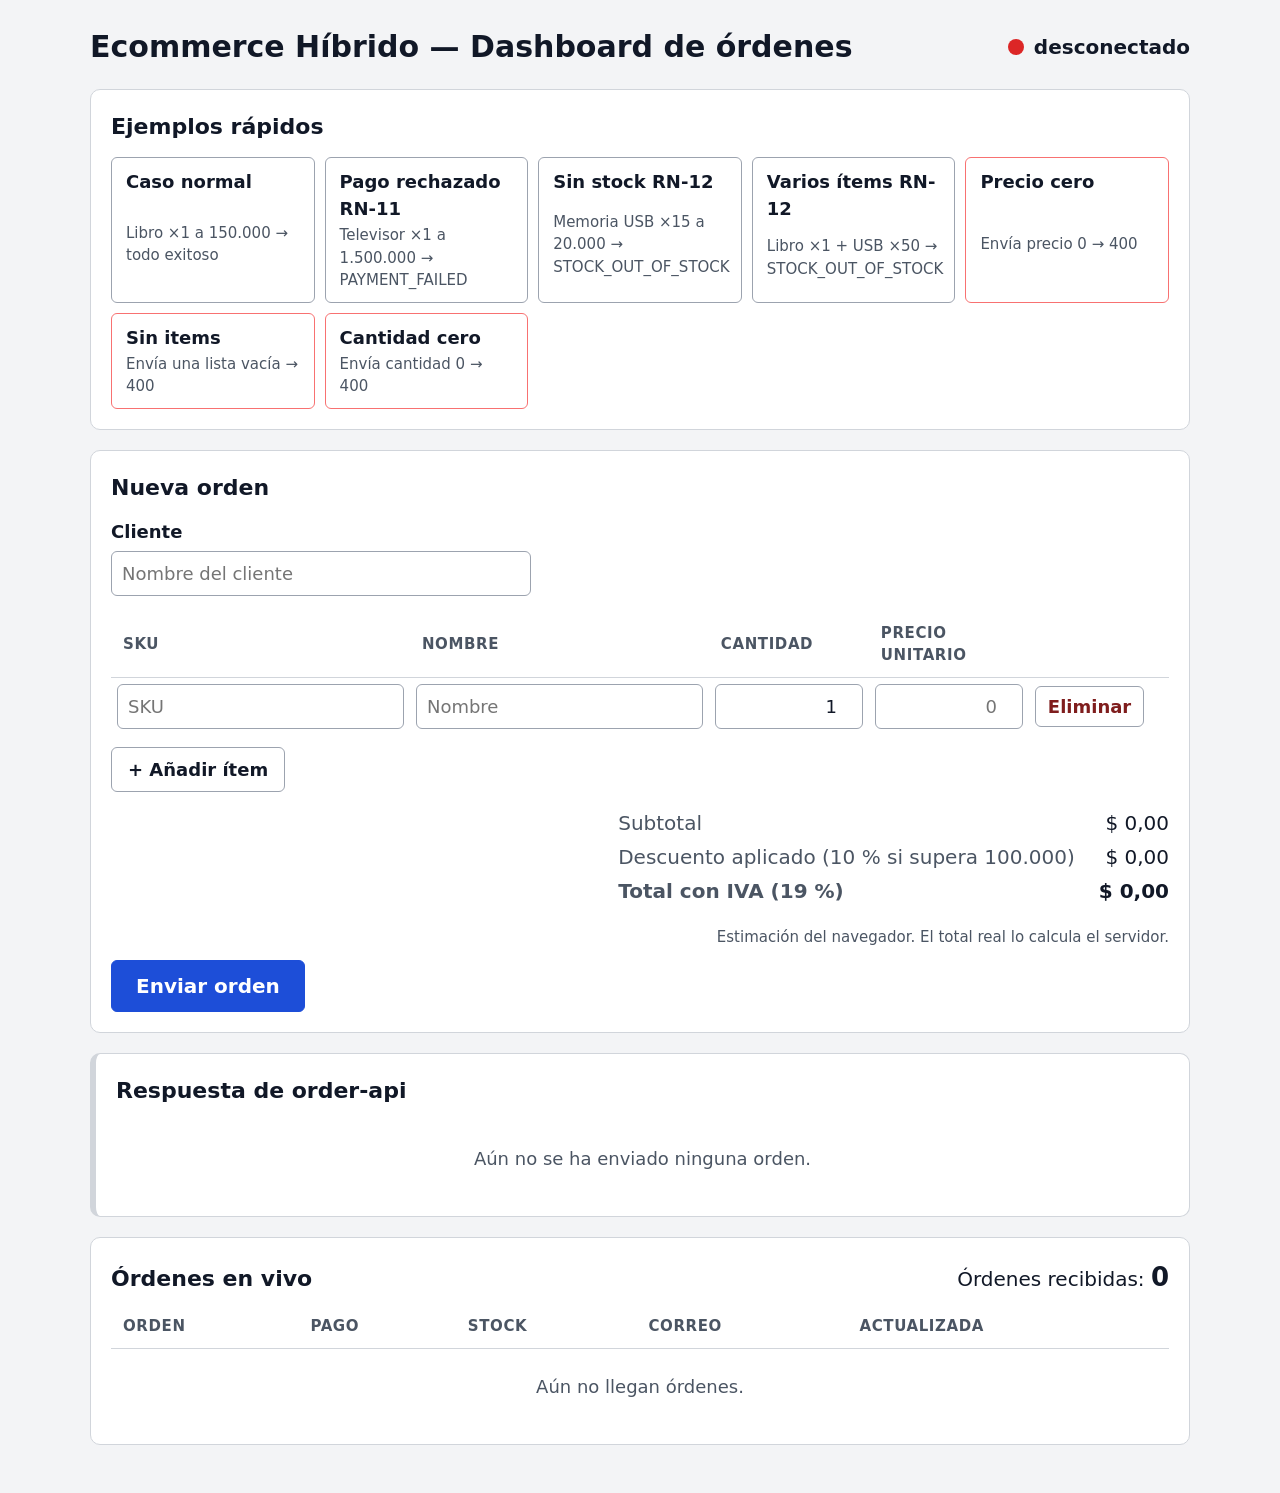
==== frontend/index.html @ f9dbbb47 "Implementa plataforma de ordenes con Kafka, RabbitMQ y PostgreSQL" ====
<!doctype html>
<html lang="es">
<head>
  <meta charset="utf-8">
  <meta name="viewport" content="width=device-width, initial-scale=1">
  <title>Ecommerce Híbrido · Dashboard</title>
  <style>
    :root {
      --fondo: #f3f4f6; --tarjeta: #ffffff; --texto: #111827; --suave: #4b5563; --borde: #d1d5db;
      --acento: #1d4ed8; --acento-texto: #ffffff;
      --ok-fondo: #dcfce7; --ok-texto: #14532d;
      --fallo-fondo: #fee2e2; --fallo-texto: #7f1d1d;
      --pend-fondo: #e5e7eb; --pend-texto: #374151;
      --destacado: #fef3c7;
    }
    * { box-sizing: border-box; }
    body {
      margin: 0; padding: 24px 16px 48px; background: var(--fondo); color: var(--texto);
      font: 18px/1.5 system-ui, -apple-system, "Segoe UI", Roboto, sans-serif;
    }
    main { max-width: 1100px; margin: 0 auto; display: grid; gap: 20px; }
    header { display: flex; flex-wrap: wrap; align-items: center; justify-content: space-between; gap: 12px; }
    h1 { font-size: 30px; margin: 0; }
    h2 { font-size: 22px; margin: 0 0 14px; }
    .conexion { display: flex; align-items: center; gap: 10px; font-size: 20px; font-weight: 600; }
    .punto { width: 16px; height: 16px; border-radius: 50%; background: #dc2626; }
    .conexion.conectado .punto { background: #16a34a; }

    .tarjeta { background: var(--tarjeta); border: 1px solid var(--borde); border-radius: 10px; padding: 20px; }
    .tabla-envoltura { overflow-x: auto; }
    table { width: 100%; border-collapse: collapse; }
    th, td { text-align: left; padding: 10px 12px; border-bottom: 1px solid var(--borde); }
    th { font-size: 15px; text-transform: uppercase; letter-spacing: .04em; color: var(--suave); }
    tbody tr:last-child td { border-bottom: none; }

    label { font-weight: 600; display: block; margin-bottom: 6px; }
    input {
      font: inherit; color: inherit; background: #fff; width: 100%;
      padding: 8px 10px; border: 1px solid #9ca3af; border-radius: 6px;
    }
    input:focus { outline: 3px solid #93c5fd; outline-offset: 1px; }
    #cliente { max-width: 420px; }
    #items td { padding: 6px; border: none; }
    #items input[type=number] { text-align: right; }
    .col-num { width: 160px; }

    button {
      font: inherit; font-weight: 600; cursor: pointer; border-radius: 6px;
      padding: 8px 16px; border: 1px solid #9ca3af; background: #fff; color: var(--texto);
    }
    button:hover { background: #f3f4f6; }
    button.primario { background: var(--acento); color: var(--acento-texto); border-color: var(--acento); font-size: 20px; padding: 10px 24px; }
    button.primario:hover { background: #1e40af; }
    button.primario:disabled { opacity: .6; cursor: wait; }
    button.quitar { padding: 6px 12px; color: var(--fallo-texto); }
    .fila-botones { display: flex; flex-wrap: wrap; gap: 12px; align-items: center; margin-top: 12px; }

    .totales { margin-top: 16px; display: grid; grid-template-columns: auto auto; justify-content: end; gap: 4px 24px; font-size: 20px; }
    .totales dt { color: var(--suave); }
    .totales dd { margin: 0; text-align: right; font-variant-numeric: tabular-nums; }
    .totales .total { font-weight: 700; }
    .nota { color: var(--suave); font-size: 15px; margin: 6px 0 0; text-align: right; }

    .ejemplos { display: grid; grid-template-columns: repeat(auto-fit, minmax(190px, 1fr)); gap: 10px; }
    .ejemplos button { text-align: left; display: grid; gap: 2px; padding: 10px 14px; }
    .ejemplos small { font-weight: 400; color: var(--suave); font-size: 15px; }
    .ejemplos button.invalida { border-color: #f87171; }

    #respuesta { border-left: 6px solid var(--borde); }
    #respuesta.ok { border-left-color: #16a34a; }
    #respuesta.fallo { border-left-color: #dc2626; }
    #respuesta .codigo { font-size: 24px; font-weight: 700; }
    #respuesta pre {
      margin: 10px 0 0; padding: 10px; background: var(--fondo); border-radius: 6px;
      font: 15px/1.4 ui-monospace, Consolas, monospace; white-space: pre-wrap; word-break: break-all;
    }
    .vacio { padding: 24px 12px; text-align: center; color: var(--suave); }

    .cabecera-tabla { display: flex; flex-wrap: wrap; justify-content: space-between; align-items: baseline; gap: 8px; margin-bottom: 8px; }
    .cabecera-tabla h2 { margin: 0; }
    .contador { font-size: 20px; }
    .contador strong { font-size: 26px; }
    td.orden { font-family: ui-monospace, Consolas, monospace; cursor: help; }
    td.hora { font-variant-numeric: tabular-nums; color: var(--suave); }
    .estado { display: inline-block; padding: 3px 12px; border-radius: 999px; font-size: 16px; font-weight: 600; }
    .estado.ok { background: var(--ok-fondo); color: var(--ok-texto); }
    .estado.fallo { background: var(--fallo-fondo); color: var(--fallo-texto); }
    .estado.pendiente { background: var(--pend-fondo); color: var(--pend-texto); }

    #ordenes tbody td { transition: background-color 1.8s ease-out; }
    #ordenes tbody tr.destacada td { background-color: var(--destacado); transition: none; }
  </style>
</head>
<body>
<main>
  <header>
    <h1>Ecommerce Híbrido — Dashboard de órdenes</h1>
    <div id="conexion" class="conexion" role="status">
      <span class="punto"></span><span id="texto-conexion">desconectado</span>
    </div>
  </header>

  <section class="tarjeta">
    <h2>Ejemplos rápidos</h2>
    <div class="ejemplos">
      <button type="button" data-ejemplo="normal">Caso normal<small>Libro ×1 a 150.000 → todo exitoso</small></button>
      <button type="button" data-ejemplo="pago">Pago rechazado RN-11<small>Televisor ×1 a 1.500.000 → PAYMENT_FAILED</small></button>
      <button type="button" data-ejemplo="stock">Sin stock RN-12<small>Memoria USB ×15 a 20.000 → STOCK_OUT_OF_STOCK</small></button>
      <button type="button" data-ejemplo="varios">Varios ítems RN-12<small>Libro ×1 + USB ×50 → STOCK_OUT_OF_STOCK</small></button>
      <button type="button" data-ejemplo="precio-cero" class="invalida">Precio cero<small>Envía precio 0 → 400</small></button>
      <button type="button" data-ejemplo="sin-items" class="invalida">Sin items<small>Envía una lista vacía → 400</small></button>
      <button type="button" data-ejemplo="cantidad-cero" class="invalida">Cantidad cero<small>Envía cantidad 0 → 400</small></button>
    </div>
  </section>

  <section class="tarjeta">
    <h2>Nueva orden</h2>
    <form id="formulario" novalidate>
      <label for="cliente">Cliente</label>
      <input id="cliente" type="text" autocomplete="off" placeholder="Nombre del cliente">

      <div class="tabla-envoltura" style="margin-top:16px">
        <table id="items">
          <thead><tr><th>SKU</th><th>Nombre</th><th class="col-num">Cantidad</th><th class="col-num">Precio unitario</th><th></th></tr></thead>
          <tbody></tbody>
        </table>
      </div>
      <div class="fila-botones">
        <button type="button" id="anadir-fila">+ Añadir ítem</button>
      </div>

      <dl class="totales">
        <dt>Subtotal</dt><dd id="subtotal">$ 0</dd>
        <dt>Descuento aplicado (10 % si supera 100.000)</dt><dd id="descuento">$ 0</dd>
        <dt class="total">Total con IVA (19 %)</dt><dd id="total" class="total">$ 0</dd>
      </dl>
      <p class="nota">Estimación del navegador. El total real lo calcula el servidor.</p>

      <div class="fila-botones">
        <button type="submit" id="enviar" class="primario">Enviar orden</button>
      </div>
    </form>
  </section>

  <section id="respuesta" class="tarjeta" aria-live="polite">
    <h2>Respuesta de order-api</h2>
    <div id="respuesta-contenido" class="vacio">Aún no se ha enviado ninguna orden.</div>
  </section>

  <section class="tarjeta">
    <div class="cabecera-tabla">
      <h2>Órdenes en vivo</h2>
      <div class="contador">Órdenes recibidas: <strong id="contador">0</strong></div>
    </div>
    <div class="tabla-envoltura">
      <table id="ordenes">
        <thead><tr><th>Orden</th><th>Pago</th><th>Stock</th><th>Correo</th><th>Actualizada</th></tr></thead>
        <tbody id="filas"><tr id="sin-ordenes"><td colspan="5" class="vacio">Aún no llegan órdenes.</td></tr></tbody>
      </table>
    </div>
  </section>
</main>

<script>
  const HOST = window.location.hostname;
  const API  = `http://${HOST}:8080/order`;
  const WS   = `ws://${HOST}:8081/ws/ordenes`;
  const SEGUNDOS_REINTENTO = 3;

  const formatoPesos = new Intl.NumberFormat('es-CO', { style: 'currency', currency: 'COP', maximumFractionDigits: 2 });
  const $ = (id) => document.getElementById(id);

  const cuerpoItems = document.querySelector('#items tbody');

  function crearInput(tipo, clase, valor, extra = {}) {
    const input = document.createElement('input');
    input.type = tipo;
    input.className = clase;
    input.value = valor;
    Object.assign(input, extra);
    input.addEventListener('input', recalcular);
    const td = document.createElement('td');
    td.append(input);
    return td;
  }

  function anadirFila(item = { sku: '', nombre: '', cantidad: 1, precioUnitario: '' }) {
    const fila = document.createElement('tr');
    const quitar = document.createElement('button');
    quitar.type = 'button';
    quitar.className = 'quitar';
    quitar.textContent = 'Eliminar';
    quitar.addEventListener('click', () => { fila.remove(); recalcular(); });
    const tdQuitar = document.createElement('td');
    tdQuitar.append(quitar);
    fila.append(
      crearInput('text', 'sku', item.sku, { placeholder: 'SKU', ariaLabel: 'SKU' }),
      crearInput('text', 'nombre', item.nombre, { placeholder: 'Nombre', ariaLabel: 'Nombre' }),
      crearInput('number', 'cantidad', item.cantidad, { min: 0, step: 1, ariaLabel: 'Cantidad' }),
      crearInput('number', 'precio', item.precioUnitario, { min: 0, step: 'any', placeholder: '0', ariaLabel: 'Precio unitario' }),
      tdQuitar);
    cuerpoItems.append(fila);
    recalcular();
  }

  function numero(texto) {
    if (texto.trim() === '') return null;
    const n = Number(texto);
    return Number.isFinite(n) ? n : null;
  }

  function leerOrden() {
    const items = [...cuerpoItems.rows].map((fila) => ({
      sku: fila.querySelector('.sku').value.trim(),
      nombre: fila.querySelector('.nombre').value.trim(),
      cantidad: numero(fila.querySelector('.cantidad').value),
      precioUnitario: numero(fila.querySelector('.precio').value),
    }));
    return { cliente: $('cliente').value.trim(), items };
  }

  function recalcular() {
    const centavos = (pesos) => Math.round(pesos * 100);
    const subtotal = leerOrden().items.reduce(
      (suma, it) => suma + centavos((it.cantidad ?? 0) * (it.precioUnitario ?? 0)), 0);
    const descuento = subtotal > centavos(100000) ? Math.round(subtotal * 10 / 100) : 0;
    const base = subtotal - descuento;
    const total = base + Math.round(base * 19 / 100);
    $('subtotal').textContent = formatoPesos.format(subtotal / 100);
    $('descuento').textContent = (descuento > 0 ? '− ' : '') + formatoPesos.format(descuento / 100);
    $('total').textContent = formatoPesos.format(total / 100);
  }

  function rellenar(cliente, items) {
    $('cliente').value = cliente;
    cuerpoItems.replaceChildren();
    items.forEach(anadirFila);
    recalcular();
  }

  const EJEMPLOS = {
    'normal':        { enviar: false, items: [{ sku: 'LIB-001', nombre: 'Libro', cantidad: 1, precioUnitario: 150000 }] },
    'pago':          { enviar: false, items: [{ sku: 'TV-001', nombre: 'Televisor', cantidad: 1, precioUnitario: 1500000 }] },
    'stock':         { enviar: false, items: [{ sku: 'USB-001', nombre: 'Memoria USB', cantidad: 15, precioUnitario: 20000 }] },
    'varios':        { enviar: false, items: [{ sku: 'LIB-001', nombre: 'Libro', cantidad: 1, precioUnitario: 15000 },
                                          { sku: 'USB-001', nombre: 'Memoria USB', cantidad: 50, precioUnitario: 20000 }] },
    'precio-cero':   { enviar: true,  items: [{ sku: 'LIB-001', nombre: 'Libro', cantidad: 1, precioUnitario: 0 }] },
    'sin-items':     { enviar: true,  items: [] },
    'cantidad-cero': { enviar: true,  items: [{ sku: 'LIB-001', nombre: 'Libro', cantidad: 0, precioUnitario: 150000 }] },
  };

  document.querySelectorAll('[data-ejemplo]').forEach((boton) => {
    boton.addEventListener('click', () => {
      const ejemplo = EJEMPLOS[boton.dataset.ejemplo];
      rellenar('Cliente Demo', ejemplo.items);
      if (ejemplo.enviar) enviarOrden();
    });
  });

  function mostrarRespuesta(tipo, nodos) {
    $('respuesta').className = 'tarjeta ' + tipo;
    $('respuesta-contenido').className = '';
    $('respuesta-contenido').replaceChildren(...nodos);
  }

  function parrafo(texto, clase) {
    const p = document.createElement('p');
    p.style.margin = '6px 0';
    if (clase) p.className = clase;
    p.textContent = texto;
    return p;
  }

  function bloqueJson(titulo, objeto) {
    const detalles = document.createElement('details');
    const resumen = document.createElement('summary');
    resumen.textContent = titulo;
    const pre = document.createElement('pre');
    pre.textContent = JSON.stringify(objeto, null, 2);
    detalles.append(resumen, pre);
    return detalles;
  }

  async function enviarOrden() {
    const orden = leerOrden();
    const boton = $('enviar');
    boton.disabled = true;
    mostrarRespuesta('', [parrafo('Enviando a ' + API + '…')]);
    try {
      const respuesta = await fetch(API, {
        method: 'POST',
        headers: { 'Content-Type': 'application/json' },
        body: JSON.stringify(orden),
      });
      let cuerpo = null;
      try { cuerpo = await respuesta.json(); } catch { }

      const nodos = [parrafo('HTTP ' + respuesta.status, 'codigo')];
      if (respuesta.status === 202 && cuerpo) {
        nodos.push(parrafo('orderId: ' + cuerpo.orderId));
        nodos.push(parrafo('Total calculado por el servidor: ' + formatoPesos.format(cuerpo.total) + ' ' + (cuerpo.moneda ?? '')));
        nodos.push(parrafo('Estado: ' + cuerpo.estado + '. Siga su avance en la tabla de órdenes en vivo.'));
      } else if (cuerpo) {
        nodos.push(parrafo(cuerpo.mensaje ?? 'Error'));
        if (Array.isArray(cuerpo.detalles) && cuerpo.detalles.length > 0) {
          const lista = document.createElement('ul');
          cuerpo.detalles.forEach((campo) => {
            const li = document.createElement('li');
            li.textContent = campo;
            lista.append(li);
          });
          nodos.push(lista);
        }
      }
      nodos.push(bloqueJson('Cuerpo enviado', orden));
      if (cuerpo) nodos.push(bloqueJson('Cuerpo recibido', cuerpo));
      mostrarRespuesta(respuesta.ok ? 'ok' : 'fallo', nodos);
    } catch (error) {
      mostrarRespuesta('fallo', [
        parrafo('Sin respuesta', 'codigo'),
        parrafo('No se pudo conectar con order-api en ' + API + '. Es posible que order-api no esté arrancado (ops\\arrancar.ps1).'),
        parrafo('Detalle técnico: ' + error.message),
      ]);
    } finally {
      boton.disabled = false;
    }
  }

  $('formulario').addEventListener('submit', (evento) => { evento.preventDefault(); enviarOrden(); });
  $('anadir-fila').addEventListener('click', () => anadirFila());

  const EXITOS = ['PAYMENT_SUCCESS', 'STOCK_RESERVED', 'EMAIL_SENT'];
  const FALLOS = ['PAYMENT_FAILED', 'STOCK_OUT_OF_STOCK'];
  const filas = $('filas');
  const formatoHora = new Intl.DateTimeFormat('es-CO', { hour: '2-digit', minute: '2-digit', second: '2-digit', hour12: false });

  function claseEstado(estado) {
    if (EXITOS.includes(estado)) return 'ok';
    if (FALLOS.includes(estado)) return 'fallo';
    return 'pendiente';
  }

  function pintarEstado(td, estado) {
    if (td.dataset.valor === estado) return false;
    td.dataset.valor = estado;
    const etiqueta = document.createElement('span');
    etiqueta.className = 'estado ' + claseEstado(estado);
    etiqueta.textContent = estado;
    td.replaceChildren(etiqueta);
    return true;
  }

  function destacar(fila) {
    fila.classList.add('destacada');
    void fila.offsetWidth;
    requestAnimationFrame(() => fila.classList.remove('destacada'));
  }

  function actualizarFila(orderId, estado) {
    $('sin-ordenes')?.remove();
    let fila = filas.querySelector('tr[data-orden="' + CSS.escape(orderId) + '"]');
    if (!fila) {
      fila = document.createElement('tr');
      fila.dataset.orden = orderId;
      const celdaId = document.createElement('td');
      celdaId.className = 'orden';
      celdaId.textContent = orderId.slice(0, 8);
      celdaId.title = orderId;
      const celdaHora = document.createElement('td');
      celdaHora.className = 'hora';
      fila.append(celdaId, document.createElement('td'), document.createElement('td'), document.createElement('td'), celdaHora);
      filas.prepend(fila);
      $('contador').textContent = filas.rows.length;
    }
    const cambios = [
      pintarEstado(fila.cells[1], estado.payment),
      pintarEstado(fila.cells[2], estado.stock),
      pintarEstado(fila.cells[3], estado.email),
    ];
    if (cambios.some(Boolean)) {
      fila.cells[4].textContent = formatoHora.format(new Date());
      destacar(fila);
    }
  }

  function mostrarConexion(conectado) {
    $('conexion').classList.toggle('conectado', conectado);
    $('texto-conexion').textContent = conectado ? 'conectado' : 'desconectado';
    $('conexion').title = conectado ? WS : 'Reintentando cada ' + SEGUNDOS_REINTENTO + ' s';
  }

  function conectar() {
    const ws = new WebSocket(WS);
    ws.onopen = () => mostrarConexion(true);
    ws.onmessage = (evento) => {
      const datos = JSON.parse(evento.data);
      for (const [orderId, estado] of Object.entries(datos)) actualizarFila(orderId, estado);
    };
    ws.onclose = () => {
      mostrarConexion(false);
      setTimeout(conectar, SEGUNDOS_REINTENTO * 1000);
    };
  }

  anadirFila();
  conectar();
</script>
</body>
</html>
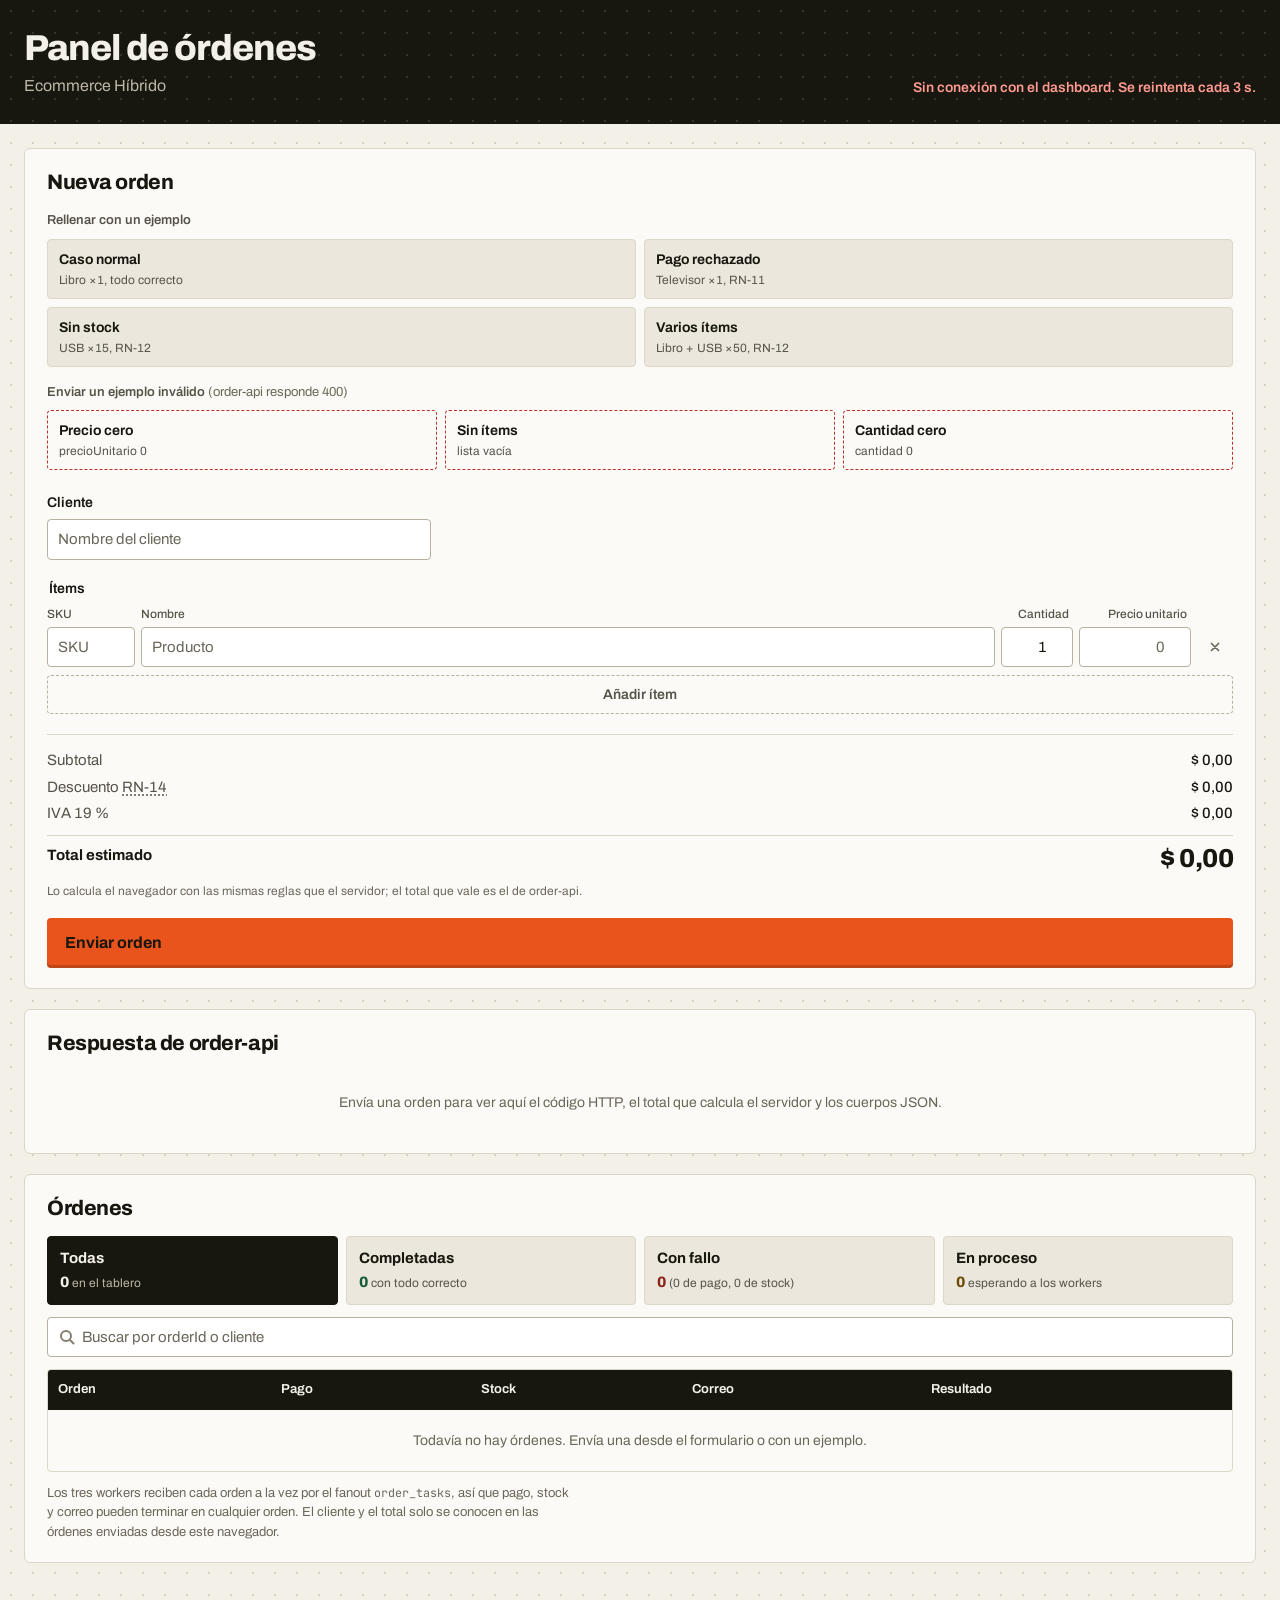
==== commit b2d20575: "Redisena el dashboard de ordenes sin cambiar el backend Solo usa lo que ya exponen POST /order y /ws" ====
--- a/frontend/index.html
+++ b/frontend/index.html
@@ -3,407 +3,121 @@
 <head>
   <meta charset="utf-8">
   <meta name="viewport" content="width=device-width, initial-scale=1">
-  <title>Ecommerce Híbrido · Dashboard</title>
-  <style>
-    :root {
-      --fondo: #f3f4f6; --tarjeta: #ffffff; --texto: #111827; --suave: #4b5563; --borde: #d1d5db;
-      --acento: #1d4ed8; --acento-texto: #ffffff;
-      --ok-fondo: #dcfce7; --ok-texto: #14532d;
-      --fallo-fondo: #fee2e2; --fallo-texto: #7f1d1d;
-      --pend-fondo: #e5e7eb; --pend-texto: #374151;
-      --destacado: #fef3c7;
-    }
-    * { box-sizing: border-box; }
-    body {
-      margin: 0; padding: 24px 16px 48px; background: var(--fondo); color: var(--texto);
-      font: 18px/1.5 system-ui, -apple-system, "Segoe UI", Roboto, sans-serif;
-    }
-    main { max-width: 1100px; margin: 0 auto; display: grid; gap: 20px; }
-    header { display: flex; flex-wrap: wrap; align-items: center; justify-content: space-between; gap: 12px; }
-    h1 { font-size: 30px; margin: 0; }
-    h2 { font-size: 22px; margin: 0 0 14px; }
-    .conexion { display: flex; align-items: center; gap: 10px; font-size: 20px; font-weight: 600; }
-    .punto { width: 16px; height: 16px; border-radius: 50%; background: #dc2626; }
-    .conexion.conectado .punto { background: #16a34a; }
-
-    .tarjeta { background: var(--tarjeta); border: 1px solid var(--borde); border-radius: 10px; padding: 20px; }
-    .tabla-envoltura { overflow-x: auto; }
-    table { width: 100%; border-collapse: collapse; }
-    th, td { text-align: left; padding: 10px 12px; border-bottom: 1px solid var(--borde); }
-    th { font-size: 15px; text-transform: uppercase; letter-spacing: .04em; color: var(--suave); }
-    tbody tr:last-child td { border-bottom: none; }
-
-    label { font-weight: 600; display: block; margin-bottom: 6px; }
-    input {
-      font: inherit; color: inherit; background: #fff; width: 100%;
-      padding: 8px 10px; border: 1px solid #9ca3af; border-radius: 6px;
-    }
-    input:focus { outline: 3px solid #93c5fd; outline-offset: 1px; }
-    #cliente { max-width: 420px; }
-    #items td { padding: 6px; border: none; }
-    #items input[type=number] { text-align: right; }
-    .col-num { width: 160px; }
-
-    button {
-      font: inherit; font-weight: 600; cursor: pointer; border-radius: 6px;
-      padding: 8px 16px; border: 1px solid #9ca3af; background: #fff; color: var(--texto);
-    }
-    button:hover { background: #f3f4f6; }
-    button.primario { background: var(--acento); color: var(--acento-texto); border-color: var(--acento); font-size: 20px; padding: 10px 24px; }
-    button.primario:hover { background: #1e40af; }
-    button.primario:disabled { opacity: .6; cursor: wait; }
-    button.quitar { padding: 6px 12px; color: var(--fallo-texto); }
-    .fila-botones { display: flex; flex-wrap: wrap; gap: 12px; align-items: center; margin-top: 12px; }
-
-    .totales { margin-top: 16px; display: grid; grid-template-columns: auto auto; justify-content: end; gap: 4px 24px; font-size: 20px; }
-    .totales dt { color: var(--suave); }
-    .totales dd { margin: 0; text-align: right; font-variant-numeric: tabular-nums; }
-    .totales .total { font-weight: 700; }
-    .nota { color: var(--suave); font-size: 15px; margin: 6px 0 0; text-align: right; }
-
-    .ejemplos { display: grid; grid-template-columns: repeat(auto-fit, minmax(190px, 1fr)); gap: 10px; }
-    .ejemplos button { text-align: left; display: grid; gap: 2px; padding: 10px 14px; }
-    .ejemplos small { font-weight: 400; color: var(--suave); font-size: 15px; }
-    .ejemplos button.invalida { border-color: #f87171; }
-
-    #respuesta { border-left: 6px solid var(--borde); }
-    #respuesta.ok { border-left-color: #16a34a; }
-    #respuesta.fallo { border-left-color: #dc2626; }
-    #respuesta .codigo { font-size: 24px; font-weight: 700; }
-    #respuesta pre {
-      margin: 10px 0 0; padding: 10px; background: var(--fondo); border-radius: 6px;
-      font: 15px/1.4 ui-monospace, Consolas, monospace; white-space: pre-wrap; word-break: break-all;
-    }
-    .vacio { padding: 24px 12px; text-align: center; color: var(--suave); }
-
-    .cabecera-tabla { display: flex; flex-wrap: wrap; justify-content: space-between; align-items: baseline; gap: 8px; margin-bottom: 8px; }
-    .cabecera-tabla h2 { margin: 0; }
-    .contador { font-size: 20px; }
-    .contador strong { font-size: 26px; }
-    td.orden { font-family: ui-monospace, Consolas, monospace; cursor: help; }
-    td.hora { font-variant-numeric: tabular-nums; color: var(--suave); }
-    .estado { display: inline-block; padding: 3px 12px; border-radius: 999px; font-size: 16px; font-weight: 600; }
-    .estado.ok { background: var(--ok-fondo); color: var(--ok-texto); }
-    .estado.fallo { background: var(--fallo-fondo); color: var(--fallo-texto); }
-    .estado.pendiente { background: var(--pend-fondo); color: var(--pend-texto); }
-
-    #ordenes tbody td { transition: background-color 1.8s ease-out; }
-    #ordenes tbody tr.destacada td { background-color: var(--destacado); transition: none; }
-  </style>
+  <meta name="color-scheme" content="light dark">
+  <title>Panel de órdenes · Ecommerce Híbrido</title>
+  <link rel="icon" href="data:,">
+  <link rel="preconnect" href="https://fonts.googleapis.com">
+  <link rel="preconnect" href="https://fonts.gstatic.com" crossorigin>
+  <link rel="stylesheet" href="https://fonts.googleapis.com/css2?family=Archivo:wght@400..700&family=JetBrains+Mono:wght@400;600&display=swap">
+  <link rel="stylesheet" href="css/estilos.css">
+  <script type="module" src="js/app.js"></script>
 </head>
 <body>
-<main>
-  <header>
-    <h1>Ecommerce Híbrido — Dashboard de órdenes</h1>
-    <div id="conexion" class="conexion" role="status">
-      <span class="punto"></span><span id="texto-conexion">desconectado</span>
+
+<header class="cabecera">
+  <div class="cabecera-interior">
+    <div>
+      <h1>Panel de órdenes</h1>
+      <p class="producto">Ecommerce Híbrido</p>
     </div>
-  </header>
+    <p id="conexion" class="conexion" role="status">Conectando con el dashboard…</p>
+  </div>
+</header>
 
-  <section class="tarjeta">
-    <h2>Ejemplos rápidos</h2>
-    <div class="ejemplos">
-      <button type="button" data-ejemplo="normal">Caso normal<small>Libro ×1 a 150.000 → todo exitoso</small></button>
-      <button type="button" data-ejemplo="pago">Pago rechazado RN-11<small>Televisor ×1 a 1.500.000 → PAYMENT_FAILED</small></button>
-      <button type="button" data-ejemplo="stock">Sin stock RN-12<small>Memoria USB ×15 a 20.000 → STOCK_OUT_OF_STOCK</small></button>
-      <button type="button" data-ejemplo="varios">Varios ítems RN-12<small>Libro ×1 + USB ×50 → STOCK_OUT_OF_STOCK</small></button>
-      <button type="button" data-ejemplo="precio-cero" class="invalida">Precio cero<small>Envía precio 0 → 400</small></button>
-      <button type="button" data-ejemplo="sin-items" class="invalida">Sin items<small>Envía una lista vacía → 400</small></button>
-      <button type="button" data-ejemplo="cantidad-cero" class="invalida">Cantidad cero<small>Envía cantidad 0 → 400</small></button>
-    </div>
-  </section>
+<main class="columnas">
+  <div class="columna-formulario">
+    <section class="panel" aria-labelledby="titulo-orden">
+      <h2 id="titulo-orden">Nueva orden</h2>
 
-  <section class="tarjeta">
-    <h2>Nueva orden</h2>
-    <form id="formulario" novalidate>
-      <label for="cliente">Cliente</label>
-      <input id="cliente" type="text" autocomplete="off" placeholder="Nombre del cliente">
-
-      <div class="tabla-envoltura" style="margin-top:16px">
-        <table id="items">
-          <thead><tr><th>SKU</th><th>Nombre</th><th class="col-num">Cantidad</th><th class="col-num">Precio unitario</th><th></th></tr></thead>
-          <tbody></tbody>
-        </table>
-      </div>
-      <div class="fila-botones">
-        <button type="button" id="anadir-fila">+ Añadir ítem</button>
+      <div class="ejemplos">
+        <p class="etiqueta-grupo">Rellenar con un ejemplo</p>
+        <div class="botones-ejemplo validos">
+          <button type="button" data-ejemplo="normal">Caso normal<small>Libro ×1, todo correcto</small></button>
+          <button type="button" data-ejemplo="pago">Pago rechazado<small>Televisor ×1, RN-11</small></button>
+          <button type="button" data-ejemplo="stock">Sin stock<small>USB ×15, RN-12</small></button>
+          <button type="button" data-ejemplo="varios">Varios ítems<small>Libro + USB ×50, RN-12</small></button>
+        </div>
+        <p class="etiqueta-grupo">Enviar un ejemplo inválido <span>(order-api responde 400)</span></p>
+        <div class="botones-ejemplo invalidos">
+          <button type="button" data-ejemplo="precio-cero" class="invalida">Precio cero<small>precioUnitario 0</small></button>
+          <button type="button" data-ejemplo="sin-items" class="invalida">Sin ítems<small>lista vacía</small></button>
+          <button type="button" data-ejemplo="cantidad-cero" class="invalida">Cantidad cero<small>cantidad 0</small></button>
+        </div>
       </div>
 
-      <dl class="totales">
-        <dt>Subtotal</dt><dd id="subtotal">$ 0</dd>
-        <dt>Descuento aplicado (10 % si supera 100.000)</dt><dd id="descuento">$ 0</dd>
-        <dt class="total">Total con IVA (19 %)</dt><dd id="total" class="total">$ 0</dd>
-      </dl>
-      <p class="nota">Estimación del navegador. El total real lo calcula el servidor.</p>
+      <form id="formulario" novalidate>
+        <div class="campo">
+          <label for="cliente">Cliente</label>
+          <input id="cliente" type="text" autocomplete="off" placeholder="Nombre del cliente">
+        </div>
 
-      <div class="fila-botones">
+        <fieldset class="items">
+          <legend>Ítems</legend>
+          <div class="cabecera-items" aria-hidden="true">
+            <span>SKU</span><span>Nombre</span><span class="num">Cantidad</span><span class="num">Precio unitario</span><span></span>
+          </div>
+          <ol id="items"></ol>
+          <button type="button" id="anadir-fila" class="anadir">Añadir ítem</button>
+        </fieldset>
+
+        <div class="liquidacion">
+          <dl class="totales">
+            <dt>Subtotal</dt><dd id="subtotal">$ 0</dd>
+            <dt>Descuento <abbr title="RN-14: 10 % si el subtotal supera 100.000">RN-14</abbr></dt><dd id="descuento">$ 0</dd>
+            <dt>IVA 19 %</dt><dd id="iva">$ 0</dd>
+            <dt class="total">Total estimado</dt><dd id="total" class="total">$ 0</dd>
+          </dl>
+          <ul id="prediccion" class="prediccion" aria-live="polite"></ul>
+          <p class="nota">Lo calcula el navegador con las mismas reglas que el servidor; el total que vale es el de order-api.</p>
+        </div>
+
+        <div id="errores" class="errores" role="alert" hidden></div>
+
         <button type="submit" id="enviar" class="primario">Enviar orden</button>
-      </div>
-    </form>
-  </section>
+      </form>
+    </section>
 
-  <section id="respuesta" class="tarjeta" aria-live="polite">
-    <h2>Respuesta de order-api</h2>
-    <div id="respuesta-contenido" class="vacio">Aún no se ha enviado ninguna orden.</div>
-  </section>
+    <section id="respuesta" class="panel respuesta" aria-live="polite" aria-labelledby="titulo-respuesta">
+      <h2 id="titulo-respuesta">Respuesta de order-api</h2>
+      <p id="respuesta-contenido" class="vacio">Envía una orden para ver aquí el código HTTP, el total que calcula el servidor y los cuerpos JSON.</p>
+    </section>
+  </div>
 
-  <section class="tarjeta">
-    <div class="cabecera-tabla">
-      <h2>Órdenes en vivo</h2>
-      <div class="contador">Órdenes recibidas: <strong id="contador">0</strong></div>
+  <section class="panel panel-ordenes" aria-labelledby="titulo-ordenes">
+    <div class="cabecera-panel">
+      <h2 id="titulo-ordenes">Órdenes</h2>
+      <p id="mostrando" class="mostrando" aria-live="polite"></p>
     </div>
+    <div class="filtros" role="group" aria-label="Filtrar por resultado">
+      <button type="button" data-filtro="todas" aria-pressed="true">
+        Todas<small><b id="cuenta-todas">0</b> en el tablero</small>
+      </button>
+      <button type="button" data-filtro="completada" class="completada" aria-pressed="false">
+        Completadas<small><b id="cuenta-completada">0</b> con todo correcto</small>
+      </button>
+      <button type="button" data-filtro="fallo" class="fallo" aria-pressed="false">
+        Con fallo<small><b id="cuenta-fallo">0</b> <span id="detalle-fallo">(0 de pago, 0 de stock)</span></small>
+      </button>
+      <button type="button" data-filtro="proceso" class="proceso" aria-pressed="false">
+        En proceso<small><b id="cuenta-proceso">0</b> esperando a los workers</small>
+      </button>
+    </div>
+    <input id="buscar" type="search" placeholder="Buscar por orderId o cliente" aria-label="Buscar por orderId o cliente" autocomplete="off">
     <div class="tabla-envoltura">
       <table id="ordenes">
-        <thead><tr><th>Orden</th><th>Pago</th><th>Stock</th><th>Correo</th><th>Actualizada</th></tr></thead>
-        <tbody id="filas"><tr id="sin-ordenes"><td colspan="5" class="vacio">Aún no llegan órdenes.</td></tr></tbody>
+        <thead>
+          <tr><th>Orden</th><th>Pago</th><th>Stock</th><th>Correo</th><th>Resultado</th></tr>
+        </thead>
+        <tbody id="filas"></tbody>
       </table>
+      <p id="sin-ordenes" class="vacio">Todavía no hay órdenes. Envía una desde el formulario o con un ejemplo.</p>
     </div>
+    <p class="leyenda">
+      Los tres workers reciben cada orden a la vez por el fanout <code>order_tasks</code>, así que pago, stock y correo
+      pueden terminar en cualquier orden. El cliente y el total solo se conocen en las órdenes enviadas desde este navegador.
+    </p>
   </section>
 </main>
 
-<script>
-  const HOST = window.location.hostname;
-  const API  = `http://${HOST}:8080/order`;
-  const WS   = `ws://${HOST}:8081/ws/ordenes`;
-  const SEGUNDOS_REINTENTO = 3;
-
-  const formatoPesos = new Intl.NumberFormat('es-CO', { style: 'currency', currency: 'COP', maximumFractionDigits: 2 });
-  const $ = (id) => document.getElementById(id);
-
-  const cuerpoItems = document.querySelector('#items tbody');
-
-  function crearInput(tipo, clase, valor, extra = {}) {
-    const input = document.createElement('input');
-    input.type = tipo;
-    input.className = clase;
-    input.value = valor;
-    Object.assign(input, extra);
-    input.addEventListener('input', recalcular);
-    const td = document.createElement('td');
-    td.append(input);
-    return td;
-  }
-
-  function anadirFila(item = { sku: '', nombre: '', cantidad: 1, precioUnitario: '' }) {
-    const fila = document.createElement('tr');
-    const quitar = document.createElement('button');
-    quitar.type = 'button';
-    quitar.className = 'quitar';
-    quitar.textContent = 'Eliminar';
-    quitar.addEventListener('click', () => { fila.remove(); recalcular(); });
-    const tdQuitar = document.createElement('td');
-    tdQuitar.append(quitar);
-    fila.append(
-      crearInput('text', 'sku', item.sku, { placeholder: 'SKU', ariaLabel: 'SKU' }),
-      crearInput('text', 'nombre', item.nombre, { placeholder: 'Nombre', ariaLabel: 'Nombre' }),
-      crearInput('number', 'cantidad', item.cantidad, { min: 0, step: 1, ariaLabel: 'Cantidad' }),
-      crearInput('number', 'precio', item.precioUnitario, { min: 0, step: 'any', placeholder: '0', ariaLabel: 'Precio unitario' }),
-      tdQuitar);
-    cuerpoItems.append(fila);
-    recalcular();
-  }
-
-  function numero(texto) {
-    if (texto.trim() === '') return null;
-    const n = Number(texto);
-    return Number.isFinite(n) ? n : null;
-  }
-
-  function leerOrden() {
-    const items = [...cuerpoItems.rows].map((fila) => ({
-      sku: fila.querySelector('.sku').value.trim(),
-      nombre: fila.querySelector('.nombre').value.trim(),
-      cantidad: numero(fila.querySelector('.cantidad').value),
-      precioUnitario: numero(fila.querySelector('.precio').value),
-    }));
-    return { cliente: $('cliente').value.trim(), items };
-  }
-
-  function recalcular() {
-    const centavos = (pesos) => Math.round(pesos * 100);
-    const subtotal = leerOrden().items.reduce(
-      (suma, it) => suma + centavos((it.cantidad ?? 0) * (it.precioUnitario ?? 0)), 0);
-    const descuento = subtotal > centavos(100000) ? Math.round(subtotal * 10 / 100) : 0;
-    const base = subtotal - descuento;
-    const total = base + Math.round(base * 19 / 100);
-    $('subtotal').textContent = formatoPesos.format(subtotal / 100);
-    $('descuento').textContent = (descuento > 0 ? '− ' : '') + formatoPesos.format(descuento / 100);
-    $('total').textContent = formatoPesos.format(total / 100);
-  }
-
-  function rellenar(cliente, items) {
-    $('cliente').value = cliente;
-    cuerpoItems.replaceChildren();
-    items.forEach(anadirFila);
-    recalcular();
-  }
-
-  const EJEMPLOS = {
-    'normal':        { enviar: false, items: [{ sku: 'LIB-001', nombre: 'Libro', cantidad: 1, precioUnitario: 150000 }] },
-    'pago':          { enviar: false, items: [{ sku: 'TV-001', nombre: 'Televisor', cantidad: 1, precioUnitario: 1500000 }] },
-    'stock':         { enviar: false, items: [{ sku: 'USB-001', nombre: 'Memoria USB', cantidad: 15, precioUnitario: 20000 }] },
-    'varios':        { enviar: false, items: [{ sku: 'LIB-001', nombre: 'Libro', cantidad: 1, precioUnitario: 15000 },
-                                          { sku: 'USB-001', nombre: 'Memoria USB', cantidad: 50, precioUnitario: 20000 }] },
-    'precio-cero':   { enviar: true,  items: [{ sku: 'LIB-001', nombre: 'Libro', cantidad: 1, precioUnitario: 0 }] },
-    'sin-items':     { enviar: true,  items: [] },
-    'cantidad-cero': { enviar: true,  items: [{ sku: 'LIB-001', nombre: 'Libro', cantidad: 0, precioUnitario: 150000 }] },
-  };
-
-  document.querySelectorAll('[data-ejemplo]').forEach((boton) => {
-    boton.addEventListener('click', () => {
-      const ejemplo = EJEMPLOS[boton.dataset.ejemplo];
-      rellenar('Cliente Demo', ejemplo.items);
-      if (ejemplo.enviar) enviarOrden();
-    });
-  });
-
-  function mostrarRespuesta(tipo, nodos) {
-    $('respuesta').className = 'tarjeta ' + tipo;
-    $('respuesta-contenido').className = '';
-    $('respuesta-contenido').replaceChildren(...nodos);
-  }
-
-  function parrafo(texto, clase) {
-    const p = document.createElement('p');
-    p.style.margin = '6px 0';
-    if (clase) p.className = clase;
-    p.textContent = texto;
-    return p;
-  }
-
-  function bloqueJson(titulo, objeto) {
-    const detalles = document.createElement('details');
-    const resumen = document.createElement('summary');
-    resumen.textContent = titulo;
-    const pre = document.createElement('pre');
-    pre.textContent = JSON.stringify(objeto, null, 2);
-    detalles.append(resumen, pre);
-    return detalles;
-  }
-
-  async function enviarOrden() {
-    const orden = leerOrden();
-    const boton = $('enviar');
-    boton.disabled = true;
-    mostrarRespuesta('', [parrafo('Enviando a ' + API + '…')]);
-    try {
-      const respuesta = await fetch(API, {
-        method: 'POST',
-        headers: { 'Content-Type': 'application/json' },
-        body: JSON.stringify(orden),
-      });
-      let cuerpo = null;
-      try { cuerpo = await respuesta.json(); } catch { }
-
-      const nodos = [parrafo('HTTP ' + respuesta.status, 'codigo')];
-      if (respuesta.status === 202 && cuerpo) {
-        nodos.push(parrafo('orderId: ' + cuerpo.orderId));
-        nodos.push(parrafo('Total calculado por el servidor: ' + formatoPesos.format(cuerpo.total) + ' ' + (cuerpo.moneda ?? '')));
-        nodos.push(parrafo('Estado: ' + cuerpo.estado + '. Siga su avance en la tabla de órdenes en vivo.'));
-      } else if (cuerpo) {
-        nodos.push(parrafo(cuerpo.mensaje ?? 'Error'));
-        if (Array.isArray(cuerpo.detalles) && cuerpo.detalles.length > 0) {
-          const lista = document.createElement('ul');
-          cuerpo.detalles.forEach((campo) => {
-            const li = document.createElement('li');
-            li.textContent = campo;
-            lista.append(li);
-          });
-          nodos.push(lista);
-        }
-      }
-      nodos.push(bloqueJson('Cuerpo enviado', orden));
-      if (cuerpo) nodos.push(bloqueJson('Cuerpo recibido', cuerpo));
-      mostrarRespuesta(respuesta.ok ? 'ok' : 'fallo', nodos);
-    } catch (error) {
-      mostrarRespuesta('fallo', [
-        parrafo('Sin respuesta', 'codigo'),
-        parrafo('No se pudo conectar con order-api en ' + API + '. Es posible que order-api no esté arrancado (ops\\arrancar.ps1).'),
-        parrafo('Detalle técnico: ' + error.message),
-      ]);
-    } finally {
-      boton.disabled = false;
-    }
-  }
-
-  $('formulario').addEventListener('submit', (evento) => { evento.preventDefault(); enviarOrden(); });
-  $('anadir-fila').addEventListener('click', () => anadirFila());
-
-  const EXITOS = ['PAYMENT_SUCCESS', 'STOCK_RESERVED', 'EMAIL_SENT'];
-  const FALLOS = ['PAYMENT_FAILED', 'STOCK_OUT_OF_STOCK'];
-  const filas = $('filas');
-  const formatoHora = new Intl.DateTimeFormat('es-CO', { hour: '2-digit', minute: '2-digit', second: '2-digit', hour12: false });
-
-  function claseEstado(estado) {
-    if (EXITOS.includes(estado)) return 'ok';
-    if (FALLOS.includes(estado)) return 'fallo';
-    return 'pendiente';
-  }
-
-  function pintarEstado(td, estado) {
-    if (td.dataset.valor === estado) return false;
-    td.dataset.valor = estado;
-    const etiqueta = document.createElement('span');
-    etiqueta.className = 'estado ' + claseEstado(estado);
-    etiqueta.textContent = estado;
-    td.replaceChildren(etiqueta);
-    return true;
-  }
-
-  function destacar(fila) {
-    fila.classList.add('destacada');
-    void fila.offsetWidth;
-    requestAnimationFrame(() => fila.classList.remove('destacada'));
-  }
-
-  function actualizarFila(orderId, estado) {
-    $('sin-ordenes')?.remove();
-    let fila = filas.querySelector('tr[data-orden="' + CSS.escape(orderId) + '"]');
-    if (!fila) {
-      fila = document.createElement('tr');
-      fila.dataset.orden = orderId;
-      const celdaId = document.createElement('td');
-      celdaId.className = 'orden';
-      celdaId.textContent = orderId.slice(0, 8);
-      celdaId.title = orderId;
-      const celdaHora = document.createElement('td');
-      celdaHora.className = 'hora';
-      fila.append(celdaId, document.createElement('td'), document.createElement('td'), document.createElement('td'), celdaHora);
-      filas.prepend(fila);
-      $('contador').textContent = filas.rows.length;
-    }
-    const cambios = [
-      pintarEstado(fila.cells[1], estado.payment),
-      pintarEstado(fila.cells[2], estado.stock),
-      pintarEstado(fila.cells[3], estado.email),
-    ];
-    if (cambios.some(Boolean)) {
-      fila.cells[4].textContent = formatoHora.format(new Date());
-      destacar(fila);
-    }
-  }
-
-  function mostrarConexion(conectado) {
-    $('conexion').classList.toggle('conectado', conectado);
-    $('texto-conexion').textContent = conectado ? 'conectado' : 'desconectado';
-    $('conexion').title = conectado ? WS : 'Reintentando cada ' + SEGUNDOS_REINTENTO + ' s';
-  }
-
-  function conectar() {
-    const ws = new WebSocket(WS);
-    ws.onopen = () => mostrarConexion(true);
-    ws.onmessage = (evento) => {
-      const datos = JSON.parse(evento.data);
-      for (const [orderId, estado] of Object.entries(datos)) actualizarFila(orderId, estado);
-    };
-    ws.onclose = () => {
-      mostrarConexion(false);
-      setTimeout(conectar, SEGUNDOS_REINTENTO * 1000);
-    };
-  }
-
-  anadirFila();
-  conectar();
-</script>
 </body>
 </html>
--- a/frontend/css/estilos.css
+++ b/frontend/css/estilos.css
@@ -0,0 +1,308 @@
+/* Estilos del panel de órdenes: tokens de color (claro y oscuro), cabecera, formulario, respuesta, tabla en vivo
+   y su versión en tarjetas para móvil. Una sola familia tipográfica; la monoespaciada solo para datos y código. */
+
+:root {
+  --papel: #f3f0e8; --papel-2: #ebe7dc; --tarjeta: #fbfaf6; --campo: #ffffff; --punto-fondo: #d8d2c3;
+  --tinta: #17160f; --tinta-2: #57534a; --tinta-3: #6b665a; --linea: #dcd6c8; --linea-fuerte: #b8b1a0;
+  --senal: #e8541c; --senal-oscura: #c9430f; --senal-suave: #fbe3d6;
+  --ok: #1f7a4d; --ok-texto: #155c39; --ok-suave: #dcefe2;
+  --fallo: #b8322a; --fallo-texto: #8e231d; --fallo-suave: #f8dfdb;
+  --pend-texto: #6e4c08; --pend-suave: #f3e8cc;
+  --neutro-suave: #e7e3d8;
+  --destacado: #fde9c8; --hover: #f4f1e9;
+  /* Banda: superficie sólida de la cabecera y del encabezado de la tabla. En claro es la tinta. */
+  --banda: #17160f; --sobre-banda: #f3f0e8; --sobre-banda-2: #bdb7a8; --punto-banda: #34332b; --fallo-sobre-banda: #ff9b91;
+  /* Texto sobre la tinta (filtro seleccionado) y sobre los colores de estado sólidos. */
+  --sobre-tinta: #f3f0e8; --sobre-tinta-2: #bdb7a8;
+  --sobre-estado: #ffffff;
+  --fuente: "Archivo", "Segoe UI", system-ui, sans-serif;
+  --mono: "JetBrains Mono", "Cascadia Mono", Consolas, ui-monospace, monospace;
+  --radio: 6px;
+  color-scheme: light;
+}
+
+@media (prefers-color-scheme: dark) {
+  :root {
+    --papel: #121210; --papel-2: #1b1b18; --tarjeta: #1a1a17; --campo: #22221e; --punto-fondo: #2a2a25;
+    --tinta: #efebe1; --tinta-2: #b5afa1; --tinta-3: #a09a8c; --linea: #2f2e29; --linea-fuerte: #4a483f;
+    --senal: #ff6a2b; --senal-oscura: #ff8550; --senal-suave: #4a2a19;
+    --ok: #4cc488; --ok-texto: #7fdcab; --ok-suave: #16301f;
+    --fallo: #ff7468; --fallo-texto: #ff9b91; --fallo-suave: #3b1b18;
+    --pend-texto: #f0c871; --pend-suave: #342912;
+    --neutro-suave: #2a2a25;
+    --destacado: #3d2f12; --hover: #20201c;
+    /* En oscuro la banda no se invierte (sería una franja clara deslumbrante): es un gris cálido sobre el fondo. */
+    --banda: #2f2e29; --sobre-banda: #efebe1; --sobre-banda-2: #b5afa1; --punto-banda: #4a483f; --fallo-sobre-banda: #ff9b91;
+    --sobre-tinta: #121210; --sobre-tinta-2: #57534a;
+    --sobre-estado: #121210;
+    color-scheme: dark;
+  }
+}
+
+* { box-sizing: border-box; }
+html { -webkit-text-size-adjust: 100%; scrollbar-color: var(--linea-fuerte) transparent; }
+body {
+  margin: 0; min-height: 100vh; color: var(--tinta); font: 400 15px/1.5 var(--fuente);
+  font-variant-numeric: tabular-nums;
+  background-color: var(--papel);
+  background-image: radial-gradient(var(--punto-fondo) 1px, transparent 1.3px);
+  background-size: 22px 22px;
+  -webkit-font-smoothing: antialiased;
+}
+::selection { background: var(--senal-suave); color: var(--tinta); }
+button, input { font: inherit; color: inherit; }
+button { cursor: pointer; }
+input { caret-color: var(--senal); accent-color: var(--senal); }
+:focus-visible { outline: 2px solid var(--senal); outline-offset: 2px; }
+code { font-family: var(--mono); font-size: .9em; }
+[hidden] { display: none !important; }
+
+/* ---------- Cabecera: banda sólida con el mismo fondo de puntos que la página ---------- */
+.cabecera {
+  background-color: var(--banda); color: var(--sobre-banda);
+  background-image: radial-gradient(var(--punto-banda) 1px, transparent 1.3px);
+  background-size: 22px 22px;
+}
+.cabecera-interior, .columnas { max-width: 1400px; margin: 0 auto; padding-inline: 24px; }
+.cabecera-interior {
+  display: flex; flex-wrap: wrap; align-items: flex-end; justify-content: space-between; gap: 10px 24px;
+  padding-top: 30px; padding-bottom: 26px;
+}
+h1 { margin: 0; font-size: 2.25rem; line-height: 1.05; font-weight: 800; letter-spacing: -.03em; text-wrap: balance; }
+.producto { margin: 6px 0 0; font-size: 1rem; color: var(--sobre-banda-2); }
+.conexion { margin: 0; font-size: .875rem; color: var(--sobre-banda-2); }
+.conexion.desconectado { color: var(--fallo-sobre-banda); font-weight: 600; }
+
+/* ---------- Paneles ---------- */
+.columnas { display: grid; grid-template-columns: minmax(0, 31rem) minmax(0, 1fr); gap: 20px; align-items: start; padding-top: 24px; padding-bottom: 56px; }
+.columna-formulario { display: grid; gap: 20px; min-width: 0; }
+.panel { min-width: 0; background: var(--tarjeta); border: 1px solid var(--linea); border-radius: var(--radio); padding: 20px 22px; }
+h2 { margin: 0 0 16px; font-size: 1.3125rem; line-height: 1.25; font-weight: 750; letter-spacing: -.02em; }
+.cabecera-panel { display: flex; flex-wrap: wrap; align-items: baseline; justify-content: space-between; gap: 4px 16px; margin-bottom: 14px; }
+.cabecera-panel h2 { margin: 0; }
+.vacio { margin: 0; padding: 20px 8px; text-align: center; font-size: .875rem; color: var(--tinta-3); }
+
+/* ---------- Ejemplos ---------- */
+.ejemplos { margin-bottom: 22px; }
+.etiqueta-grupo { margin: 0 0 8px; font-size: .8125rem; font-weight: 600; color: var(--tinta-2); }
+.etiqueta-grupo span { font-weight: 400; color: var(--tinta-3); }
+.botones-ejemplo { display: grid; grid-template-columns: repeat(2, minmax(0, 1fr)); gap: 8px; margin-bottom: 16px; }
+.botones-ejemplo:last-child { margin-bottom: 0; }
+.botones-ejemplo.invalidos { grid-template-columns: repeat(3, minmax(0, 1fr)); }
+.botones-ejemplo button {
+  display: grid; gap: 1px; text-align: left; padding: 9px 11px; font-size: .875rem; font-weight: 650;
+  background: var(--papel-2); border: 1px solid var(--linea); border-radius: 4px;
+  transition: border-color .15s ease, background-color .15s ease;
+}
+.botones-ejemplo button:hover { border-color: var(--tinta); background: var(--tarjeta); }
+.botones-ejemplo small { font-size: .75rem; font-weight: 400; color: var(--tinta-2); }
+.botones-ejemplo button.invalida { border-style: dashed; border-color: var(--fallo); background: transparent; }
+.botones-ejemplo button.invalida:hover { background: var(--fallo-suave); }
+
+/* ---------- Formulario ---------- */
+label, legend { display: block; margin-bottom: 6px; font-size: .875rem; font-weight: 600; }
+input {
+  width: 100%; min-width: 0; padding: 8px 10px; font-size: .9375rem; background: var(--campo);
+  border: 1px solid var(--linea-fuerte); border-radius: 4px; transition: border-color .15s ease;
+}
+input::placeholder { color: var(--tinta-3); }
+input:hover { border-color: var(--tinta-3); }
+input:focus { outline: 2px solid var(--senal); outline-offset: 0; border-color: var(--senal); }
+input[type=number] { text-align: right; }
+input[aria-invalid="true"] { border-color: var(--fallo); background: var(--fallo-suave); }
+#cliente { max-width: 24rem; }
+
+.items { border: 0; padding: 0; margin: 18px 0 0; min-width: 0; }
+.cabecera-items, .item {
+  display: grid; grid-template-columns: 5.5rem minmax(0, 1fr) 4.5rem 7rem 2.25rem; gap: 6px; align-items: center;
+}
+.cabecera-items { font-size: .75rem; font-weight: 500; color: var(--tinta-2); }
+.cabecera-items .num { text-align: right; padding-right: 4px; }
+#items { list-style: none; padding: 0; margin: 4px 0 0; display: grid; gap: 6px; }
+.item.excede .cantidad:not([aria-invalid="true"]) { border-color: var(--pend-texto); background: var(--pend-suave); }
+.quitar {
+  display: grid; place-items: center; width: 2.25rem; height: 2.25rem; padding: 0;
+  border: 1px solid transparent; border-radius: 4px; background: transparent; color: var(--tinta-3);
+}
+.quitar svg { width: 14px; height: 14px; }
+.quitar:hover { color: var(--fallo); background: var(--fallo-suave); border-color: var(--fallo); }
+.anadir {
+  width: 100%; margin-top: 8px; padding: 8px; background: transparent; color: var(--tinta-2);
+  border: 1px dashed var(--linea-fuerte); border-radius: 4px; font-size: .875rem; font-weight: 600;
+}
+.anadir:hover { color: var(--tinta); border-color: var(--tinta); }
+
+.liquidacion { margin-top: 20px; padding-top: 14px; border-top: 1px solid var(--linea); }
+.totales { display: grid; grid-template-columns: 1fr auto; gap: 4px 0; margin: 0; }
+.totales dt { color: var(--tinta-2); }
+.totales dd { margin: 0; padding-left: 16px; text-align: right; font-weight: 500; }
+.totales .total { margin-top: 6px; padding-top: 8px; border-top: 1px solid var(--linea); color: var(--tinta); }
+.totales dt.total { font-weight: 700; align-self: baseline; }
+.totales dd.total { font-size: 1.625rem; line-height: 1.1; font-weight: 800; letter-spacing: -.02em; }
+abbr { text-decoration: underline dotted; text-underline-offset: 3px; cursor: help; }
+.prediccion { list-style: none; padding: 0; margin: 12px 0 0; display: grid; gap: 4px; font-size: .875rem; }
+.prediccion:empty { display: none; }
+.aviso strong { font-weight: 700; }
+.aviso.ok { color: var(--ok-texto); }
+.aviso.fallo { color: var(--fallo-texto); }
+.aviso.info { color: var(--tinta-2); }
+.nota { margin: 10px 0 0; font-size: .75rem; color: var(--tinta-3); }
+
+.errores {
+  margin-top: 14px; padding: 10px 14px; border: 1px solid var(--fallo); border-radius: var(--radio);
+  background: var(--fallo-suave); color: var(--fallo-texto); font-size: .875rem;
+}
+.titulo-errores { margin: 0 0 4px; font-weight: 700; }
+.errores ul { margin: 0; padding-left: 18px; }
+
+.primario {
+  width: 100%; margin-top: 18px; padding: 13px 18px; border: 0; border-radius: 4px;
+  background: var(--senal); color: #17160f; font-size: 1rem; font-weight: 700; text-align: left;
+  box-shadow: inset 0 -3px 0 rgba(0, 0, 0, .18); transition: background-color .15s ease;
+}
+.primario:hover { background: var(--senal-oscura); }
+.primario:active { box-shadow: inset 0 -1px 0 rgba(0, 0, 0, .18); }
+.primario:disabled { opacity: .65; cursor: progress; }
+
+/* ---------- Respuesta ---------- */
+.respuesta.ok { border-color: var(--ok); }
+.respuesta.fallo { border-color: var(--fallo); }
+.contenido-respuesta p { margin: 6px 0; }
+/* El código HTTP va en una franja tintada con el color del resultado, de borde a borde del panel. */
+.estado-http {
+  display: flex; flex-wrap: wrap; align-items: baseline; gap: 2px 12px;
+  margin: -2px -22px 16px !important; padding: 12px 22px; background: var(--neutro-suave);
+}
+.estado-http .numero { font-size: 2.25rem; line-height: 1; font-weight: 800; letter-spacing: -.03em; }
+.estado-http .texto { font-size: 1rem; font-weight: 600; color: var(--tinta-2); }
+.respuesta.ok .estado-http { background: var(--ok-suave); }
+.respuesta.fallo .estado-http { background: var(--fallo-suave); }
+.respuesta.ok .numero, .respuesta.ok .estado-http .texto { color: var(--ok-texto); }
+.respuesta.fallo .numero, .respuesta.fallo .estado-http .texto { color: var(--fallo-texto); }
+.datos { display: grid; grid-template-columns: auto minmax(0, 1fr); gap: 8px 16px; margin: 0; font-size: .875rem; }
+.datos dt { color: var(--tinta-2); }
+.datos dd { margin: 0; display: flex; flex-wrap: wrap; align-items: baseline; gap: 4px 10px; min-width: 0; }
+.datos strong { font-weight: 650; }
+.id-orden { font-size: .8125rem; word-break: break-all; user-select: all; }
+.copiar {
+  padding: 3px 8px; font-size: .75rem; font-weight: 600; background: transparent; color: var(--tinta-2);
+  border: 1px solid var(--linea-fuerte); border-radius: 4px;
+}
+.copiar:hover { color: var(--tinta); border-color: var(--tinta); }
+.comparacion { font-size: .8125rem; font-weight: 600; }
+.comparacion.ok { color: var(--ok-texto); }
+.comparacion.fallo { color: var(--pend-texto); }
+.ver-orden {
+  margin-top: 16px; padding: 8px 13px; font-size: .875rem; font-weight: 650; background: transparent;
+  border: 1px solid var(--tinta); border-radius: 4px;
+}
+.ver-orden:hover { background: var(--tinta); color: var(--papel); }
+.mensaje { font-weight: 650; }
+.detalles { margin: 6px 0 0; padding-left: 20px; font-size: .875rem; color: var(--fallo-texto); }
+.detalles li { font-family: var(--mono); font-size: .8125rem; }
+.tecnico { font-size: .8125rem; color: var(--tinta-3); word-break: break-word; }
+.enviando { color: var(--tinta-2); }
+.cuerpos { display: grid; gap: 6px; margin-top: 16px; }
+details { border: 1px solid var(--linea); border-radius: 4px; overflow: hidden; }
+summary { cursor: pointer; padding: 8px 12px; font-size: .8125rem; font-weight: 600; color: var(--tinta-2); }
+summary:hover { color: var(--tinta); }
+details pre {
+  margin: 0; padding: 12px; max-height: 280px; overflow: auto; border-top: 1px solid var(--linea);
+  background: var(--papel-2); font: .8125rem/1.5 var(--mono); white-space: pre-wrap; word-break: break-all;
+}
+
+/* ---------- Órdenes ---------- */
+.mostrando { margin: 0; font-size: .8125rem; color: var(--tinta-2); }
+/* Los filtros usan el mismo vocabulario que los botones de ejemplo: título y una línea de detalle. */
+.filtros { display: grid; grid-template-columns: repeat(4, minmax(0, 1fr)); gap: 8px; margin-bottom: 12px; }
+.filtros button {
+  display: grid; gap: 2px; align-content: start; text-align: left; padding: 10px 12px;
+  font-size: .9375rem; font-weight: 700; background: var(--papel-2); border: 1px solid var(--linea); border-radius: 4px;
+  transition: border-color .15s ease, background-color .15s ease;
+}
+.filtros button:hover { border-color: var(--tinta); background: var(--tarjeta); }
+.filtros small { font-size: .75rem; font-weight: 400; color: var(--tinta-2); }
+.filtros b { font-size: .9375rem; font-weight: 800; color: var(--tinta); }
+.filtros .completada b { color: var(--ok-texto); }
+.filtros .fallo b { color: var(--fallo-texto); }
+.filtros .proceso b { color: var(--pend-texto); }
+.filtros button[aria-pressed="true"] { background: var(--tinta); border-color: var(--tinta); color: var(--sobre-tinta); }
+.filtros button[aria-pressed="true"] small, .filtros button[aria-pressed="true"] b { color: var(--sobre-tinta-2); }
+.filtros button[aria-pressed="true"] b { color: var(--sobre-tinta); }
+#buscar {
+  margin-bottom: 12px; padding-left: 34px;
+  background: var(--campo) url("data:image/svg+xml,%3Csvg xmlns='http://www.w3.org/2000/svg' width='16' height='16' fill='none' stroke='%23857f72' stroke-width='2' stroke-linecap='round'%3E%3Ccircle cx='7' cy='7' r='5'/%3E%3Cpath d='m11 11 3.5 3.5'/%3E%3C/svg%3E") no-repeat 11px 50%;
+}
+.tabla-envoltura { max-height: min(72vh, 820px); overflow: auto; border: 1px solid var(--linea); border-radius: 4px; }
+table { width: 100%; border-collapse: separate; border-spacing: 0; font-size: .875rem; }
+th {
+  position: sticky; top: 0; z-index: 1; padding: 10px; text-align: left; white-space: nowrap;
+  background: var(--banda); color: var(--sobre-banda); font-size: .8125rem; font-weight: 650;
+}
+td { padding: 9px 10px; border-bottom: 1px solid var(--linea); vertical-align: middle; }
+tbody tr:last-child td { border-bottom: 0; }
+tbody tr:hover td { background-color: var(--hover); }
+.col-orden .id { display: block; font: 600 .8125rem/1.35 var(--mono); }
+.col-orden .extra { display: block; max-width: 13rem; overflow: hidden; text-overflow: ellipsis; white-space: nowrap; font-size: .8125rem; color: var(--tinta-2); }
+.col-orden .extra:empty { display: none; }
+.col-resultado { white-space: nowrap; }
+
+.estado { display: inline-block; padding: 2px 7px; border-radius: 4px; font: 500 .6875rem/1.5 var(--mono); white-space: nowrap; }
+.estado.ok { background: var(--ok-suave); color: var(--ok-texto); }
+.estado.fallo { background: var(--fallo-suave); color: var(--fallo-texto); }
+.estado.pendiente { background: var(--neutro-suave); color: var(--tinta-2); }
+/* El resultado es lo primero que se busca en cada fila: etiqueta de color sólido cuando ya terminó. */
+.resultado { display: inline-block; padding: 3px 9px; border-radius: 4px; font-size: .8125rem; font-weight: 700; }
+.resultado.completada { background: var(--ok); color: var(--sobre-estado); }
+.resultado.fallo { background: var(--fallo); color: var(--sobre-estado); }
+.resultado.proceso { background: var(--pend-suave); color: var(--pend-texto); }
+.hora { display: block; margin-top: 3px; font-size: .75rem; color: var(--tinta-3); }
+
+/* Un cambio de estado se marca un instante en la fila: es la única animación del panel. */
+#ordenes tbody td { transition: background-color 1.2s ease-out; }
+#ordenes tbody tr.destacada td { background-color: var(--destacado); transition: none; }
+.leyenda { margin: 12px 0 0; font-size: .8125rem; color: var(--tinta-3); max-width: 75ch; }
+
+@media (prefers-reduced-motion: reduce) {
+  *, *::before, *::after { transition: none !important; }
+}
+
+/* ---------- Pantallas medianas y móviles ---------- */
+/* Por debajo de ~1320 px la tabla de órdenes ya no cabe al lado del formulario: una sola columna. */
+@media (max-width: 1320px) {
+  .columnas { grid-template-columns: minmax(0, 1fr); }
+}
+
+@media (max-width: 760px) {
+  .cabecera-interior, .columnas { padding-inline: 16px; }
+  .cabecera-interior { padding-top: 22px; padding-bottom: 20px; }
+  h1 { font-size: 1.75rem; }
+  .panel { padding: 16px; }
+  .estado-http { margin-inline: -16px !important; padding-inline: 16px; }
+  .filtros { grid-template-columns: repeat(2, minmax(0, 1fr)); }
+  .tabla-envoltura { max-height: none; }
+
+  /* La tabla se vuelve una lista: la orden arriba, una línea por etapa y el resultado al final. */
+  #ordenes thead { display: none; }
+  #ordenes, #ordenes tbody { display: block; }
+  #ordenes tbody tr { display: grid; gap: 6px; padding: 12px 14px; border-bottom: 1px solid var(--linea); }
+  #ordenes tbody td { display: block; padding: 0; border: 0; }
+  #ordenes .col-etapa { display: flex; justify-content: space-between; align-items: center; gap: 10px; }
+  #ordenes .col-etapa::before { content: attr(data-etiqueta); font-size: .8125rem; color: var(--tinta-2); }
+  #ordenes .col-resultado { display: flex; justify-content: space-between; align-items: baseline; gap: 10px; padding-top: 4px; }
+  .estado { white-space: normal; word-break: break-all; }
+}
+
+@media (max-width: 520px) {
+  .cabecera-items { display: none; }
+  .item { grid-template-columns: minmax(0, 1fr) minmax(0, 1fr) 2.25rem; grid-template-areas: "sku nombre nombre" "cantidad precio quitar"; }
+  .item .sku { grid-area: sku; }
+  .item .nombre { grid-area: nombre; }
+  .item .cantidad { grid-area: cantidad; }
+  .item .precio { grid-area: precio; }
+  .item .quitar { grid-area: quitar; }
+  .item + .item { padding-top: 8px; border-top: 1px dashed var(--linea); }
+  .botones-ejemplo.invalidos { grid-template-columns: minmax(0, 1fr); }
+  .datos { grid-template-columns: minmax(0, 1fr); gap: 2px; }
+  .datos dd { margin-bottom: 8px; }
+}
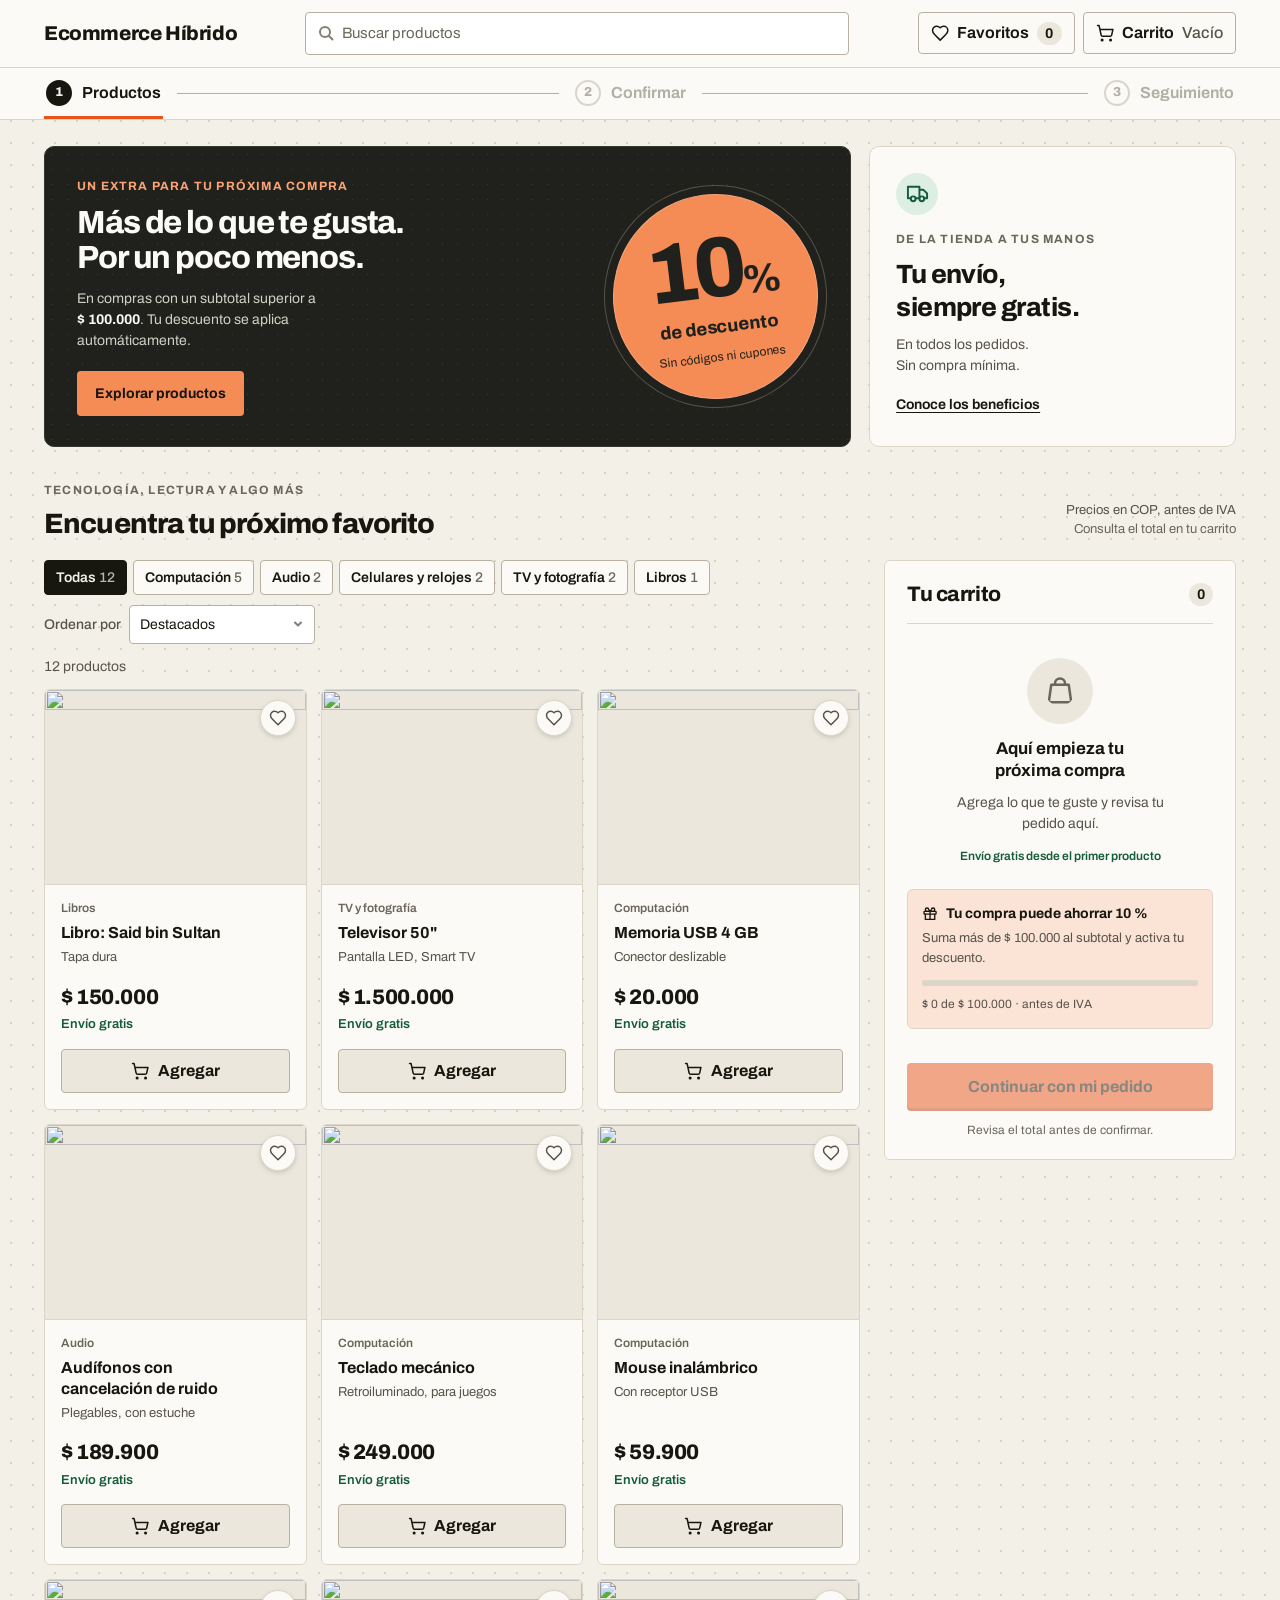
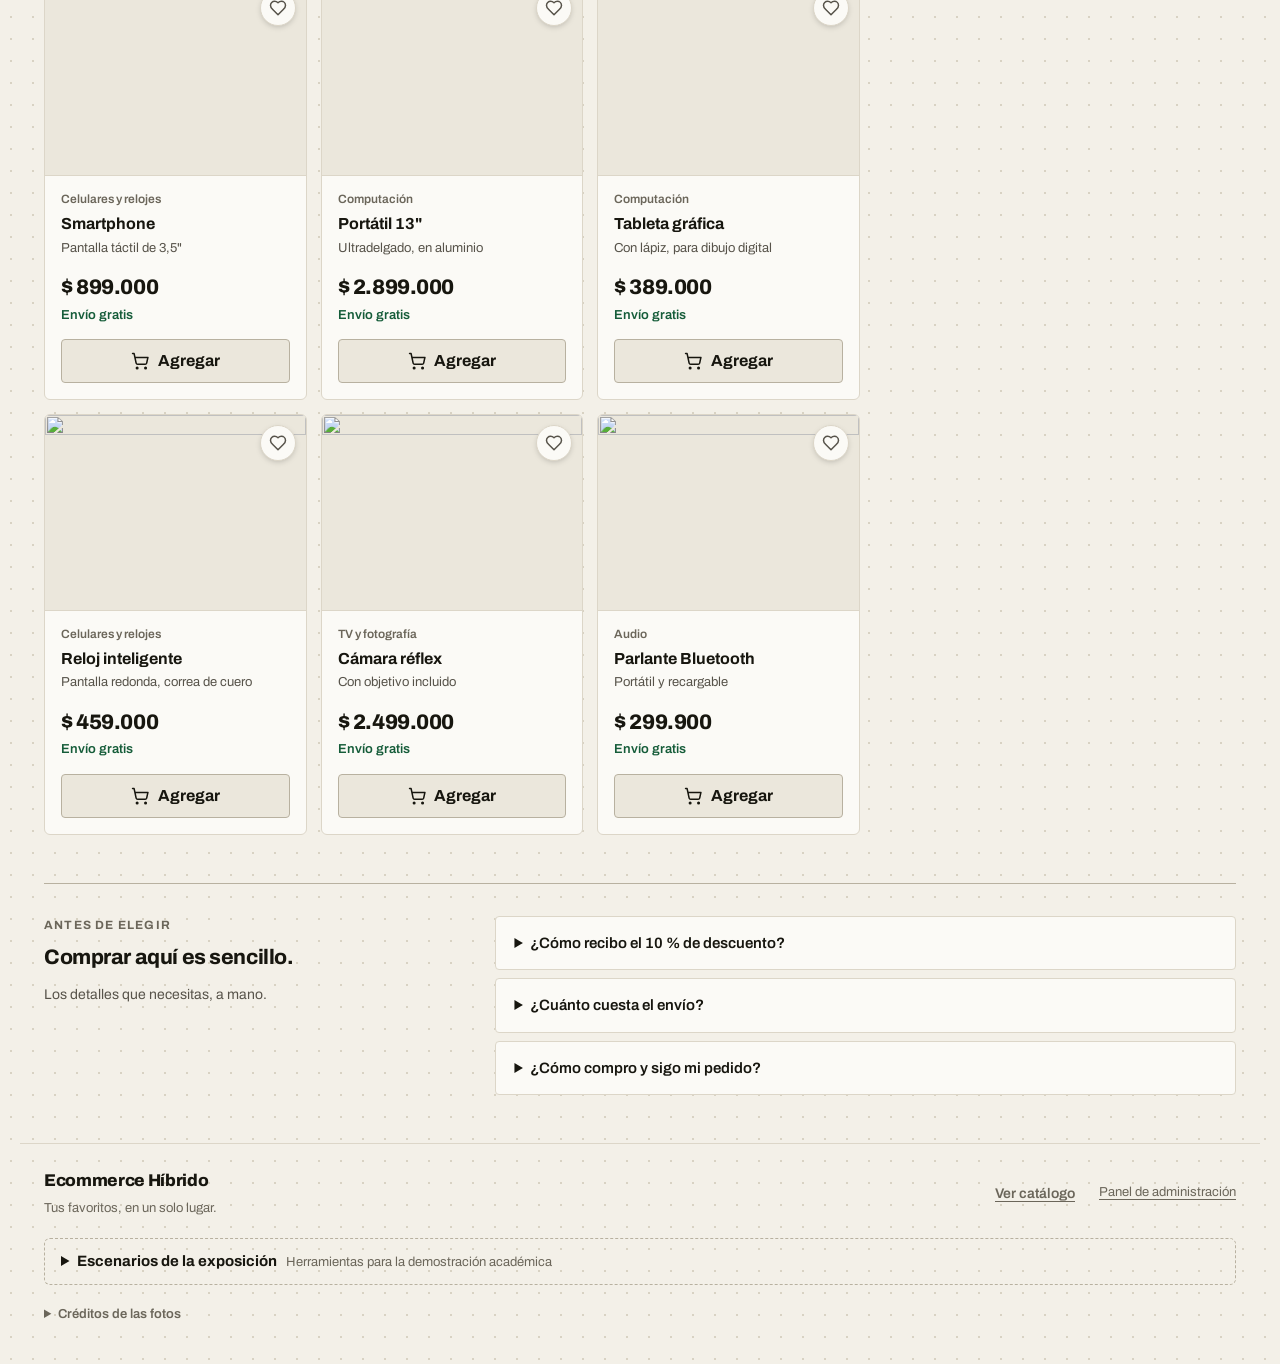
==== commit c1ca3ba1: "feat(frontend): organiza la tienda y el panel con promociones visibles Separa tienda y administracio" ====
--- a/frontend/index.html
+++ b/frontend/index.html
@@ -4,120 +4,189 @@
   <meta charset="utf-8">
   <meta name="viewport" content="width=device-width, initial-scale=1">
   <meta name="color-scheme" content="light dark">
-  <title>Panel de órdenes · Ecommerce Híbrido</title>
+  <title>Tienda · Ecommerce Híbrido</title>
   <link rel="icon" href="data:,">
   <link rel="preconnect" href="https://fonts.googleapis.com">
   <link rel="preconnect" href="https://fonts.gstatic.com" crossorigin>
-  <link rel="stylesheet" href="https://fonts.googleapis.com/css2?family=Archivo:wght@400..700&family=JetBrains+Mono:wght@400;600&display=swap">
-  <link rel="stylesheet" href="css/estilos.css">
-  <script type="module" src="js/app.js"></script>
+  <link rel="stylesheet" href="https://fonts.googleapis.com/css2?family=Archivo:wght@400..800&family=JetBrains+Mono:wght@400;600&display=swap">
+  <link rel="stylesheet" href="css/base.css">
+  <link rel="stylesheet" href="css/tienda.css">
+  <script type="module" src="js/tienda/app.js"></script>
 </head>
-<body>
+<body class="tienda">
 
-<header class="cabecera">
-  <div class="cabecera-interior">
-    <div>
-      <h1>Panel de órdenes</h1>
-      <p class="producto">Ecommerce Híbrido</p>
+<a class="saltar-contenido" href="#titulo-productos">Ir al contenido</a>
+
+<header class="encabezado">
+  <div class="interior encabezado-fila">
+    <a class="marca" href="./">Ecommerce Híbrido</a>
+    <form id="form-buscar" class="buscador" role="search">
+      <label for="buscar" class="solo-lector">Buscar productos</label>
+      <input id="buscar" type="search" placeholder="Buscar productos" autocomplete="off">
+    </form>
+    <div class="acciones-encabezado">
+      <button type="button" id="ver-favoritos" class="boton-encabezado" aria-pressed="false" aria-label="Ver favoritos">
+        <span class="etiqueta-boton">Favoritos</span> <span id="cuenta-favoritos" class="contador">0</span>
+      </button>
+      <button type="button" id="ir-carrito" class="boton-encabezado boton-carrito" aria-label="Ver carrito">
+        <span class="etiqueta-boton">Carrito</span> <span id="resumen-encabezado" class="resumen-encabezado">Vacío</span>
+      </button>
     </div>
-    <p id="conexion" class="conexion" role="status">Conectando con el dashboard…</p>
   </div>
+  <nav class="pasos" aria-label="Pasos de la compra">
+    <ol class="interior">
+      <li><button type="button" data-paso="productos"><span class="numero">1</span>Productos</button></li>
+      <li><button type="button" data-paso="confirmar"><span class="numero">2</span>Confirmar</button></li>
+      <li><button type="button" data-paso="seguimiento"><span class="numero">3</span>Seguimiento</button></li>
+    </ol>
+  </nav>
 </header>
 
-<main class="columnas">
-  <div class="columna-formulario">
-    <section class="panel" aria-labelledby="titulo-orden">
-      <h2 id="titulo-orden">Nueva orden</h2>
+<main class="interior">
+  <section id="paso-productos" class="paso" aria-labelledby="titulo-productos">
+    <div id="promociones" class="promociones" aria-label="Beneficios de tu compra">
+      <section class="promocion-descuento" aria-labelledby="titulo-promocion">
+        <div class="promocion-texto">
+          <p class="antetitulo">Un extra para tu próxima compra</p>
+          <h2 id="titulo-promocion">Más de lo que te gusta.<br>Por un poco menos.</h2>
+          <p>En compras con un subtotal superior a <strong>$ 100.000</strong>. Tu descuento se aplica automáticamente.</p>
+          <button type="button" id="explorar-productos" class="boton-primario">Explorar productos</button>
+        </div>
+        <div class="sello-descuento"><strong>10<span>%</span></strong><span>de descuento</span><small>Sin códigos ni cupones</small></div>
+      </section>
+      <section class="promocion-envio" aria-labelledby="titulo-envio">
+        <span class="icono-beneficio" data-icono="envio"></span>
+        <p class="antetitulo">De la tienda a tus manos</p>
+        <h2 id="titulo-envio">Tu envío,<br> siempre gratis.</h2>
+        <p>En todos los pedidos.<br> Sin compra mínima.</p>
+        <a href="#ayuda-tienda">Conoce los beneficios</a>
+      </section>
+    </div>
+    <div class="titulo-catalogo">
+      <div>
+        <p class="antetitulo">Tecnología, lectura y algo más</p>
+        <h1 id="titulo-productos" tabindex="-1">Encuentra tu próximo favorito</h1>
+      </div>
+      <p class="nota-catalogo">Precios en COP, antes de IVA <span>Consulta el total en tu carrito</span></p>
+    </div>
+    <div class="paso-productos">
+      <div class="columna-catalogo">
+        <div id="vista-catalogo">
+          <div class="barra-catalogo">
+            <div id="categorias" class="categorias" role="group" aria-label="Categorías"></div>
+            <div class="orden">
+              <label for="orden">Ordenar por</label>
+              <select id="orden">
+                <option value="relevancia">Destacados</option>
+                <option value="precio-asc">Precio: menor a mayor</option>
+                <option value="precio-desc">Precio: mayor a menor</option>
+                <option value="nombre">Nombre</option>
+              </select>
+            </div>
+          </div>
+          <div class="resumen-catalogo">
+            <p id="resultado-busqueda" class="resultado-busqueda" role="status"></p>
+            <button type="button" id="limpiar-filtros" class="enlace-boton" hidden>Limpiar filtros</button>
+          </div>
+          <div id="vitrina" class="vitrina"></div>
+          <div id="sin-resultados" class="sin-resultados" hidden>
+            <p id="texto-sin-resultados"></p>
+            <button type="button" id="ver-todo" class="boton-secundario">Ver todos los productos</button>
+          </div>
+        </div>
+        <div id="detalle-producto" class="detalle-producto" hidden></div>
+      </div>
+      <aside class="panel carrito" aria-labelledby="titulo-carrito">
+        <div class="titulo-carrito"><h2 id="titulo-carrito" tabindex="-1">Tu carrito</h2><span id="unidades-carrito" class="contador" aria-label="Unidades en el carrito">0</span></div>
+        <div id="contenido-carrito"></div>
+        <button type="button" id="continuar" class="boton-primario">Continuar con mi pedido</button>
+        <p class="nota-carrito">Revisa el total antes de confirmar.</p>
+      </aside>
+    </div>
+    <section id="ayuda-tienda" class="ayuda-tienda" aria-labelledby="titulo-ayuda">
+      <div><p class="antetitulo">Antes de elegir</p><h2 id="titulo-ayuda">Comprar aquí es sencillo.</h2><p>Los detalles que necesitas, a mano.</p></div>
+      <div class="preguntas">
+        <details><summary>¿Cómo recibo el 10 % de descuento?</summary><p>Agrega productos hasta superar $ 100.000 de subtotal, antes de IVA. El 10 % se descuenta automáticamente en el carrito, sin ingresar un cupón. Si tu subtotal es exactamente $ 100.000, todavía no aplica.</p></details>
+        <details><summary>¿Cuánto cuesta el envío?</summary><p>El envío es gratis en todos los pedidos y no exige una compra mínima. Verás el envío separado en el resumen de tu pedido.</p></details>
+        <details><summary>¿Cómo compro y sigo mi pedido?</summary><p>Elige tus productos, revisa el carrito y continúa para ingresar tu nombre y confirmar. Después podrás consultar el estado del pago, la disponibilidad y la notificación en el paso Seguimiento.</p></details>
+      </div>
+    </section>
+  </section>
 
-      <div class="ejemplos">
-        <p class="etiqueta-grupo">Rellenar con un ejemplo</p>
-        <div class="botones-ejemplo validos">
-          <button type="button" data-ejemplo="normal">Caso normal<small>Libro ×1, todo correcto</small></button>
-          <button type="button" data-ejemplo="pago">Pago rechazado<small>Televisor ×1, RN-11</small></button>
-          <button type="button" data-ejemplo="stock">Sin stock<small>USB ×15, RN-12</small></button>
-          <button type="button" data-ejemplo="varios">Varios ítems<small>Libro + USB ×50, RN-12</small></button>
-        </div>
-        <p class="etiqueta-grupo">Enviar un ejemplo inválido <span>(order-api responde 400)</span></p>
-        <div class="botones-ejemplo invalidos">
-          <button type="button" data-ejemplo="precio-cero" class="invalida">Precio cero<small>precioUnitario 0</small></button>
-          <button type="button" data-ejemplo="sin-items" class="invalida">Sin ítems<small>lista vacía</small></button>
-          <button type="button" data-ejemplo="cantidad-cero" class="invalida">Cantidad cero<small>cantidad 0</small></button>
-        </div>
-      </div>
+  <section id="paso-confirmar" class="paso" aria-labelledby="titulo-confirmar" hidden>
+    <h1 id="titulo-confirmar" tabindex="-1">Confirma tu pedido</h1>
+    <div id="rechazo" class="rechazo" role="alert" hidden></div>
+    <div class="paso-confirmar">
+      <form id="form-confirmar" class="panel datos-cliente" novalidate>
+        <h2>Tus datos</h2>
+        <label for="cliente">Nombre del cliente</label>
+        <input id="cliente" type="text" autocomplete="name" placeholder="Como aparecerá en el pedido" aria-describedby="error-cliente">
+        <p id="error-cliente" class="error-campo" hidden>Escribe el nombre para confirmar la compra.</p>
+        <button type="submit" id="confirmar" class="boton-primario">Confirmar compra</button>
+        <button type="button" class="boton-secundario" data-ir="productos">Volver a los productos</button>
+      </form>
+      <section class="panel resumen" aria-labelledby="titulo-resumen">
+        <h2 id="titulo-resumen">Resumen del pedido</h2>
+        <div id="resumen-pedido"></div>
+      </section>
+    </div>
+  </section>
 
-      <form id="formulario" novalidate>
-        <div class="campo">
-          <label for="cliente">Cliente</label>
-          <input id="cliente" type="text" autocomplete="off" placeholder="Nombre del cliente">
-        </div>
-
-        <fieldset class="items">
-          <legend>Ítems</legend>
-          <div class="cabecera-items" aria-hidden="true">
-            <span>SKU</span><span>Nombre</span><span class="num">Cantidad</span><span class="num">Precio unitario</span><span></span>
-          </div>
-          <ol id="items"></ol>
-          <button type="button" id="anadir-fila" class="anadir">Añadir ítem</button>
-        </fieldset>
-
-        <div class="liquidacion">
-          <dl class="totales">
-            <dt>Subtotal</dt><dd id="subtotal">$ 0</dd>
-            <dt>Descuento <abbr title="RN-14: 10 % si el subtotal supera 100.000">RN-14</abbr></dt><dd id="descuento">$ 0</dd>
-            <dt>IVA 19 %</dt><dd id="iva">$ 0</dd>
-            <dt class="total">Total estimado</dt><dd id="total" class="total">$ 0</dd>
-          </dl>
-          <ul id="prediccion" class="prediccion" aria-live="polite"></ul>
-          <p class="nota">Lo calcula el navegador con las mismas reglas que el servidor; el total que vale es el de order-api.</p>
-        </div>
-
-        <div id="errores" class="errores" role="alert" hidden></div>
-
-        <button type="submit" id="enviar" class="primario">Enviar orden</button>
-      </form>
-    </section>
-
-    <section id="respuesta" class="panel respuesta" aria-live="polite" aria-labelledby="titulo-respuesta">
-      <h2 id="titulo-respuesta">Respuesta de order-api</h2>
-      <p id="respuesta-contenido" class="vacio">Envía una orden para ver aquí el código HTTP, el total que calcula el servidor y los cuerpos JSON.</p>
-    </section>
-  </div>
-
-  <section class="panel panel-ordenes" aria-labelledby="titulo-ordenes">
-    <div class="cabecera-panel">
-      <h2 id="titulo-ordenes">Órdenes</h2>
-      <p id="mostrando" class="mostrando" aria-live="polite"></p>
+  <section id="paso-seguimiento" class="paso" aria-labelledby="titulo-seguimiento" hidden>
+    <h1 id="titulo-seguimiento" tabindex="-1">Seguimiento</h1>
+    <p id="aviso-conexion" class="aviso-conexion" role="status" hidden>Sin conexión con el seguimiento en vivo; se vuelve a intentar sola.</p>
+    <div class="paso-seguimiento">
+      <section id="pedido-actual" class="panel pedido-actual" aria-live="polite" aria-label="Pedido seleccionado"></section>
+      <section class="panel pedidos" aria-labelledby="titulo-pedidos">
+        <h2 id="titulo-pedidos">Tus pedidos</h2>
+        <p id="sin-pedidos" class="vacio">Aún no has hecho pedidos.</p>
+        <ol id="mis-pedidos" class="mis-pedidos"></ol>
+        <button type="button" id="otro-pedido" class="boton-primario">Hacer otro pedido</button>
+      </section>
     </div>
-    <div class="filtros" role="group" aria-label="Filtrar por resultado">
-      <button type="button" data-filtro="todas" aria-pressed="true">
-        Todas<small><b id="cuenta-todas">0</b> en el tablero</small>
-      </button>
-      <button type="button" data-filtro="completada" class="completada" aria-pressed="false">
-        Completadas<small><b id="cuenta-completada">0</b> con todo correcto</small>
-      </button>
-      <button type="button" data-filtro="fallo" class="fallo" aria-pressed="false">
-        Con fallo<small><b id="cuenta-fallo">0</b> <span id="detalle-fallo">(0 de pago, 0 de stock)</span></small>
-      </button>
-      <button type="button" data-filtro="proceso" class="proceso" aria-pressed="false">
-        En proceso<small><b id="cuenta-proceso">0</b> esperando a los workers</small>
-      </button>
-    </div>
-    <input id="buscar" type="search" placeholder="Buscar por orderId o cliente" aria-label="Buscar por orderId o cliente" autocomplete="off">
-    <div class="tabla-envoltura">
-      <table id="ordenes">
-        <thead>
-          <tr><th>Orden</th><th>Pago</th><th>Stock</th><th>Correo</th><th>Resultado</th></tr>
-        </thead>
-        <tbody id="filas"></tbody>
-      </table>
-      <p id="sin-ordenes" class="vacio">Todavía no hay órdenes. Envía una desde el formulario o con un ejemplo.</p>
-    </div>
-    <p class="leyenda">
-      Los tres workers reciben cada orden a la vez por el fanout <code>order_tasks</code>, así que pago, stock y correo
-      pueden terminar en cualquier orden. El cliente y el total solo se conocen en las órdenes enviadas desde este navegador.
-    </p>
   </section>
 </main>
 
+<div id="aviso-carrito" class="aviso-flotante" role="status" hidden></div>
+
+<div id="barra-movil" class="barra-movil" hidden>
+  <span id="resumen-movil"></span>
+  <button type="button" id="continuar-movil" class="boton-primario">Continuar</button>
+</div>
+
+<footer class="interior pie">
+  <div class="pie-tienda">
+    <div><a class="marca" href="./">Ecommerce Híbrido</a><p>Tus favoritos, en un solo lugar.</p></div>
+    <nav aria-label="Enlaces de la tienda"><button type="button" id="volver-catalogo" class="enlace-boton">Ver catálogo</button><a href="admin.html" target="panel-admin">Panel de administración</a></nav>
+  </div>
+  <details id="escenarios" class="escenarios">
+    <summary>Escenarios de la exposición <span>Herramientas para la demostración académica</span></summary>
+    <div class="grupos-escenarios">
+      <div>
+        <p class="etiqueta-grupo">Válidos <span>(te llevan a confirmar la compra)</span></p>
+        <div class="botones-ejemplo validos">
+          <button type="button" data-escenario="normal">Caso normal<small>Libro ×1, todo correcto</small></button>
+          <button type="button" data-escenario="pago">Pago rechazado<small>Televisor ×1, RN-11</small></button>
+          <button type="button" data-escenario="stock">Sin stock<small>USB ×15, RN-12</small></button>
+          <button type="button" data-escenario="varios">Varios ítems<small>Libro + USB ×11, RN-12</small></button>
+        </div>
+      </div>
+      <div>
+        <p class="etiqueta-grupo">Inválidos <span>(order-api responde 400)</span></p>
+        <div class="botones-ejemplo invalidos">
+          <button type="button" data-escenario="precio-cero" class="invalida">Precio cero<small>precioUnitario 0</small></button>
+          <button type="button" data-escenario="sin-items" class="invalida">Sin ítems<small>lista vacía</small></button>
+          <button type="button" data-escenario="cantidad-cero" class="invalida">Cantidad cero<small>cantidad 0</small></button>
+        </div>
+      </div>
+    </div>
+  </details>
+  <details class="creditos">
+    <summary>Créditos de las fotos</summary>
+    <ul id="lista-creditos"></ul>
+    <p>Fotos con licencia libre de Wikimedia Commons. Las marcas que aparecen pertenecen a sus dueños; esta es una tienda de demostración de un proyecto académico.</p>
+  </details>
+</footer>
+
 </body>
 </html>
--- a/frontend/css/base.css
+++ b/frontend/css/base.css
@@ -0,0 +1,156 @@
+/* Base común de la tienda y del panel de administración: tokens de color (claro y oscuro), tipografía, paneles,
+   campos y botones. Cada página añade lo suyo en tienda.css o admin.css. Una sola familia tipográfica; la
+   monoespaciada solo para datos y código (SKU, orderId, estados, JSON). */
+
+:root {
+  --papel: #f3f0e8; --papel-2: #ebe7dc; --tarjeta: #fbfaf6; --campo: #ffffff; --punto-fondo: #d8d2c3;
+  --tinta: #17160f; --tinta-2: #57534a; --tinta-3: #6b665a; --linea: #dcd6c8; --linea-fuerte: #b8b1a0;
+  --senal: #e8541c; --senal-oscura: #c9430f; --senal-suave: #fbe3d6;
+  --ok: #1f7a4d; --ok-texto: #155c39; --ok-suave: #dcefe2;
+  --fallo: #b8322a; --fallo-texto: #8e231d; --fallo-suave: #f8dfdb;
+  --pend-texto: #6e4c08; --pend-suave: #f3e8cc;
+  --neutro-suave: #e7e3d8;
+  --destacado: #fde9c8; --hover: #f4f1e9;
+  /* Banda: superficie sólida de la cabecera del panel y del encabezado de su tabla. En claro es la tinta. */
+  --banda: #17160f; --sobre-banda: #f3f0e8; --sobre-banda-2: #bdb7a8; --punto-banda: #34332b; --fallo-sobre-banda: #ff9b91;
+  /* Texto sobre la tinta (filtro o paso seleccionado) y sobre los colores de estado sólidos. */
+  --sobre-tinta: #f3f0e8; --sobre-tinta-2: #bdb7a8;
+  --sobre-estado: #ffffff;
+  --fuente: "Archivo", "Segoe UI", system-ui, sans-serif;
+  --mono: "JetBrains Mono", "Cascadia Mono", Consolas, ui-monospace, monospace;
+  --radio: 6px;
+  color-scheme: light;
+}
+
+@media (prefers-color-scheme: dark) {
+  :root {
+    --papel: #121210; --papel-2: #1b1b18; --tarjeta: #1a1a17; --campo: #22221e; --punto-fondo: #2a2a25;
+    --tinta: #efebe1; --tinta-2: #b5afa1; --tinta-3: #a09a8c; --linea: #2f2e29; --linea-fuerte: #4a483f;
+    --senal: #ff6a2b; --senal-oscura: #ff8550; --senal-suave: #4a2a19;
+    --ok: #4cc488; --ok-texto: #7fdcab; --ok-suave: #16301f;
+    --fallo: #ff7468; --fallo-texto: #ff9b91; --fallo-suave: #3b1b18;
+    --pend-texto: #f0c871; --pend-suave: #342912;
+    --neutro-suave: #2a2a25;
+    --destacado: #3d2f12; --hover: #20201c;
+    /* En oscuro la banda no se invierte (sería una franja clara deslumbrante): es un gris cálido sobre el fondo. */
+    --banda: #2f2e29; --sobre-banda: #efebe1; --sobre-banda-2: #b5afa1; --punto-banda: #4a483f; --fallo-sobre-banda: #ff9b91;
+    --sobre-tinta: #121210; --sobre-tinta-2: #57534a;
+    --sobre-estado: #121210;
+    color-scheme: dark;
+  }
+}
+
+* { box-sizing: border-box; }
+html { -webkit-text-size-adjust: 100%; scrollbar-color: var(--linea-fuerte) transparent; }
+body {
+  margin: 0; min-height: 100vh; color: var(--tinta); font: 400 15px/1.5 var(--fuente);
+  font-variant-numeric: tabular-nums;
+  background-color: var(--papel);
+  background-image: radial-gradient(var(--punto-fondo) 1px, transparent 1.3px);
+  background-size: 22px 22px;
+  -webkit-font-smoothing: antialiased;
+}
+::selection { background: var(--senal-suave); color: var(--tinta); }
+button, input { font: inherit; color: inherit; }
+button { cursor: pointer; }
+button:disabled { cursor: not-allowed; }
+input { caret-color: var(--senal); accent-color: var(--senal); }
+:focus-visible { outline: 2px solid var(--senal); outline-offset: 2px; }
+code { font-family: var(--mono); font-size: .9em; }
+[hidden] { display: none !important; }
+a { color: inherit; text-underline-offset: 3px; }
+
+h1 { margin: 0; font-size: 2rem; line-height: 1.1; font-weight: 800; letter-spacing: -.03em; text-wrap: balance; }
+h2 { margin: 0 0 16px; font-size: 1.3125rem; line-height: 1.25; font-weight: 750; letter-spacing: -.02em; }
+h1:focus, h2:focus { outline: none; }
+
+.icono { width: 1.15em; height: 1.15em; flex: none; }
+
+/* ---------- Paneles ---------- */
+.panel { min-width: 0; background: var(--tarjeta); border: 1px solid var(--linea); border-radius: var(--radio); padding: 20px 22px; }
+.vacio { margin: 0; padding: 20px 8px; text-align: center; font-size: .875rem; color: var(--tinta-3); }
+.meta { margin: 0 0 12px; font-size: .8125rem; color: var(--tinta-2); }
+
+/* ---------- Botones de ejemplo (escenarios): título y una línea de detalle ---------- */
+.etiqueta-grupo { margin: 0 0 8px; font-size: .8125rem; font-weight: 600; color: var(--tinta-2); }
+.etiqueta-grupo span { font-weight: 400; color: var(--tinta-3); }
+.botones-ejemplo { display: grid; grid-template-columns: repeat(2, minmax(0, 1fr)); gap: 8px; }
+.botones-ejemplo.invalidos { grid-template-columns: repeat(3, minmax(0, 1fr)); }
+.botones-ejemplo button {
+  display: grid; gap: 1px; text-align: left; padding: 9px 11px; font-size: .875rem; font-weight: 650;
+  background: var(--papel-2); border: 1px solid var(--linea); border-radius: 4px;
+  transition: border-color .15s ease, background-color .15s ease;
+}
+.botones-ejemplo button:hover { border-color: var(--tinta); background: var(--tarjeta); }
+.botones-ejemplo small { font-size: .75rem; font-weight: 400; color: var(--tinta-2); }
+.botones-ejemplo button.invalida { border-style: dashed; border-color: var(--fallo); background: transparent; }
+.botones-ejemplo button.invalida:hover { background: var(--fallo-suave); }
+
+/* ---------- Campos ---------- */
+label { display: block; margin-bottom: 6px; font-size: .875rem; font-weight: 600; }
+input {
+  width: 100%; min-width: 0; padding: 9px 11px; font-size: .9375rem; background: var(--campo);
+  border: 1px solid var(--linea-fuerte); border-radius: 4px; transition: border-color .15s ease;
+}
+input::placeholder { color: var(--tinta-3); }
+input:hover { border-color: var(--tinta-3); }
+input:focus { outline: 2px solid var(--senal); outline-offset: 0; border-color: var(--senal); }
+input[aria-invalid="true"] { border-color: var(--fallo); background: var(--fallo-suave); }
+.error-campo { margin: 6px 0 0; font-size: .8125rem; font-weight: 600; color: var(--fallo-texto); }
+select {
+  padding: 8px 32px 8px 10px; font: inherit; font-size: .875rem; color: var(--tinta); background: var(--campo)
+  url("data:image/svg+xml,%3Csvg xmlns='http://www.w3.org/2000/svg' width='12' height='12' fill='none' stroke='%23857f72' stroke-width='2' stroke-linecap='round' stroke-linejoin='round'%3E%3Cpath d='m3 4.5 3 3 3-3'/%3E%3C/svg%3E") no-repeat right 10px center;
+  border: 1px solid var(--linea-fuerte); border-radius: 4px; appearance: none; cursor: pointer;
+}
+select:focus { outline: 2px solid var(--senal); outline-offset: 0; border-color: var(--senal); }
+/* Visible solo para lectores de pantalla (por ejemplo, la etiqueta del buscador). */
+.solo-lector { position: absolute; width: 1px; height: 1px; padding: 0; margin: -1px; overflow: hidden; clip: rect(0 0 0 0); white-space: nowrap; border: 0; }
+
+/* ---------- Botones ---------- */
+.boton-primario {
+  display: inline-flex; align-items: center; justify-content: center; gap: 8px;
+  padding: 12px 18px; border: 0; border-radius: 4px; background: var(--senal); color: #17160f;
+  font-size: 1rem; font-weight: 700; box-shadow: inset 0 -3px 0 rgba(0, 0, 0, .18);
+  transition: background-color .15s ease;
+}
+.boton-primario:hover:not(:disabled) { background: var(--senal-oscura); }
+.boton-primario:active:not(:disabled) { box-shadow: inset 0 -1px 0 rgba(0, 0, 0, .18); }
+.boton-primario:disabled { opacity: .5; }
+.boton-secundario {
+  display: inline-flex; align-items: center; justify-content: center; gap: 8px; padding: 9px 14px;
+  font-size: .875rem; font-weight: 650; text-decoration: none; background: transparent;
+  border: 1px solid var(--tinta); border-radius: 4px;
+}
+.boton-secundario:hover { background: var(--tinta); color: var(--papel); }
+.boton-icono {
+  display: inline-grid; place-items: center; width: 2rem; height: 2rem; padding: 0; background: transparent;
+  border: 1px solid var(--linea-fuerte); border-radius: 4px; color: var(--tinta-2);
+}
+.boton-icono .icono { width: 15px; height: 15px; }
+.boton-icono:hover { border-color: var(--tinta); color: var(--tinta); }
+
+/* ---------- Estados de los workers (enum tal como viaja por Kafka) ---------- */
+.estado { display: inline-block; padding: 2px 7px; border-radius: 4px; font: 500 .6875rem/1.5 var(--mono); white-space: nowrap; }
+.estado.ok { background: var(--ok-suave); color: var(--ok-texto); }
+.estado.fallo { background: var(--fallo-suave); color: var(--fallo-texto); }
+.estado.pendiente { background: var(--neutro-suave); color: var(--tinta-2); }
+
+/* ---------- Cuerpos JSON ---------- */
+.cuerpos { display: grid; gap: 6px; margin-top: 16px; }
+details { border: 1px solid var(--linea); border-radius: 4px; overflow: hidden; }
+summary { cursor: pointer; padding: 8px 12px; font-size: .8125rem; font-weight: 600; color: var(--tinta-2); }
+summary:hover { color: var(--tinta); }
+details pre {
+  margin: 0; padding: 12px; max-height: 280px; overflow: auto; border-top: 1px solid var(--linea);
+  background: var(--papel-2); font: .8125rem/1.5 var(--mono); white-space: pre-wrap; word-break: break-all;
+}
+.detalles { margin: 6px 0 0; padding-left: 20px; font-size: .875rem; color: var(--fallo-texto); }
+.detalles li { font-family: var(--mono); font-size: .8125rem; }
+
+@media (prefers-reduced-motion: reduce) {
+  *, *::before, *::after { transition: none !important; scroll-behavior: auto !important; }
+}
+
+@media (max-width: 520px) {
+  .botones-ejemplo.invalidos { grid-template-columns: minmax(0, 1fr); }
+}
--- a/frontend/css/tienda.css
+++ b/frontend/css/tienda.css
@@ -0,0 +1,450 @@
+/* Tienda: promociones, catálogo, carrito, confirmación y seguimiento. Los tokens de base.css mantienen
+   la identidad compartida; los ajustes de esta hoja solo afectan a la tienda. */
+
+.interior { max-width: 1240px; margin: 0 auto; padding-inline: 24px; }
+
+body.tienda { font-size: 16px; }
+.saltar-contenido { position: fixed; top: -100px; left: 16px; z-index: 40; padding: 12px 18px; background: var(--tarjeta); border: 2px solid var(--senal); border-radius: 4px; }
+.saltar-contenido:focus { top: 12px; }
+
+/* ---------- Encabezado y pasos ---------- */
+.encabezado { position: sticky; top: 0; z-index: 10; background: var(--tarjeta); border-bottom: 1px solid var(--linea); }
+.encabezado-fila {
+  display: grid; grid-template-columns: auto minmax(0, 34rem) auto; justify-content: space-between; align-items: center;
+  gap: 12px 20px; padding-top: 12px; padding-bottom: 12px;
+}
+.marca { font-size: 1.25rem; font-weight: 800; letter-spacing: -.02em; text-decoration: none; white-space: nowrap; }
+.buscador { margin: 0; }
+#buscar {
+  padding-left: 36px;
+  background: var(--campo) url("data:image/svg+xml,%3Csvg xmlns='http://www.w3.org/2000/svg' width='16' height='16' fill='none' stroke='%23857f72' stroke-width='2' stroke-linecap='round'%3E%3Ccircle cx='7' cy='7' r='5'/%3E%3Cpath d='m11 11 3.5 3.5'/%3E%3C/svg%3E") no-repeat 12px 50%;
+}
+.acciones-encabezado { display: flex; gap: 8px; }
+.boton-encabezado {
+  display: inline-flex; align-items: center; gap: 8px; padding: 8px 12px; font-weight: 650; white-space: nowrap;
+  background: transparent; border: 1px solid var(--linea-fuerte); border-radius: 4px;
+}
+.boton-encabezado:hover { border-color: var(--tinta); }
+.boton-encabezado[aria-pressed="true"] { background: var(--tinta); border-color: var(--tinta); color: var(--sobre-tinta); }
+.contador {
+  min-width: 1.75em; padding: 1px 7px; border-radius: 999px; text-align: center; font-size: .875rem; font-weight: 700;
+  background: var(--papel-2); color: var(--tinta);
+}
+.boton-encabezado[aria-pressed="true"] .contador { background: var(--sobre-tinta); color: var(--tinta); }
+.resumen-encabezado { font-weight: 500; color: var(--tinta-2); }
+
+.pasos { border-top: 1px solid var(--linea); }
+.pasos ol { display: flex; align-items: center; list-style: none; margin-block: 0; }
+.pasos li { display: flex; align-items: center; flex: 1; }
+.pasos li:last-child { flex: none; }
+/* La línea entre pasos: el camino de la compra. */
+.pasos li:not(:last-child)::after { content: ""; flex: 1; min-width: 12px; height: 1px; margin-inline: 14px; background: var(--linea-fuerte); }
+.pasos button {
+  display: inline-flex; align-items: center; gap: 10px; padding: 12px 2px 10px; white-space: nowrap;
+  background: none; border: 0; border-bottom: 3px solid transparent; font-weight: 650; color: var(--tinta-3);
+}
+.pasos button:not(:disabled):hover { color: var(--tinta); }
+.pasos button:disabled { opacity: .5; }
+.pasos .numero {
+  display: inline-grid; place-items: center; width: 26px; height: 26px; border-radius: 50%;
+  border: 2px solid var(--linea-fuerte); font-size: .8125rem; font-weight: 800;
+}
+.pasos button[aria-current="step"] { color: var(--tinta); border-bottom-color: var(--senal); }
+.pasos button[aria-current="step"] .numero { background: var(--tinta); border-color: var(--tinta); color: var(--sobre-tinta); }
+.pasos button.hecho .numero { background: var(--ok); border-color: var(--ok); color: var(--sobre-estado); }
+
+main.interior { padding-top: 26px; padding-bottom: 48px; }
+.paso h1 { margin-bottom: 16px; font-size: 1.75rem; }
+
+/* ---------- Beneficios visibles al entrar al catálogo ---------- */
+.antetitulo { margin: 0 0 10px; font-size: .75rem; font-weight: 700; letter-spacing: .1em; text-transform: uppercase; }
+.promociones { display: grid; grid-template-columns: minmax(0, 2.2fr) minmax(0, 1fr); gap: 18px; margin-bottom: 34px; }
+.promocion-descuento {
+  display: flex; align-items: center; justify-content: space-between; gap: 20px; padding: 30px 32px;
+  background: #20211c; color: #fbfaf6; border: 1px solid #34372e; border-radius: 10px; overflow: hidden;
+  background-image: radial-gradient(#3a3c32 .8px, transparent .8px); background-size: 15px 15px;
+}
+.promocion-texto { max-width: 24rem; }
+.promocion-descuento .antetitulo { color: #fca476; }
+.promocion-descuento h2 { margin: 0 0 12px; font-size: clamp(1.55rem, 2.5vw, 2.1rem); line-height: 1.12; letter-spacing: -.035em; }
+.promocion-texto > p:not(.antetitulo) { margin: 0 0 20px; max-width: 36ch; color: #d1d1c6; font-size: .875rem; }
+.promocion-texto strong { color: #fbfaf6; white-space: nowrap; }
+.promocion-descuento .boton-primario { background: #f58b55; color: #17160f; box-shadow: none; font-size: .875rem; }
+.promocion-descuento .boton-primario:hover { background: #ffac7f; }
+.sello-descuento {
+  flex: none; display: flex; flex-direction: column; align-items: center; justify-content: center; width: 205px; height: 205px;
+  border-radius: 50%; border: 1px solid #f4a67d; background: #f58b55; color: #20211c; transform: rotate(-7deg);
+  box-shadow: 0 0 0 8px #20211c, 0 0 0 9px #535346;
+}
+.sello-descuento > strong { font-size: 5.3rem; line-height: 1; font-weight: 800; letter-spacing: -.07em; }
+.sello-descuento strong span { font-size: 2.5rem; letter-spacing: -.04em; }
+.sello-descuento > span { margin-top: 3px; font-size: 1.125rem; font-weight: 750; }
+.sello-descuento small { margin-top: 7px; font-size: .75rem; }
+.promocion-envio { padding: 26px; background: var(--tarjeta); border: 1px solid var(--linea); border-radius: 10px; }
+.icono-beneficio { display: inline-flex; align-items: center; justify-content: center; width: 42px; height: 42px; margin-bottom: 15px; color: var(--ok-texto); background: var(--ok-suave); border-radius: 50%; }
+.icono-beneficio .icono { width: 23px; height: 23px; }
+.promocion-envio .antetitulo { color: var(--tinta-3); }
+.promocion-envio h2 { margin-bottom: 10px; font-size: 1.65rem; }
+.promocion-envio > p:not(.antetitulo) { margin: 0 0 16px; color: var(--tinta-2); font-size: .875rem; }
+.promocion-envio > a { font-size: .875rem; font-weight: 650; }
+.titulo-catalogo { display: flex; align-items: end; justify-content: space-between; gap: 16px; margin-bottom: 20px; }
+.titulo-catalogo .antetitulo { color: var(--tinta-3); }
+.titulo-catalogo h1 { margin: 0; scroll-margin-top: 140px; }
+.nota-catalogo { flex: none; margin: 0; color: var(--tinta-2); font-size: .8125rem; text-align: right; }
+.nota-catalogo span { display: block; color: var(--tinta-3); }
+.resumen-catalogo { display: flex; align-items: baseline; justify-content: space-between; gap: 12px; margin-bottom: 12px; }
+.resumen-catalogo .resultado-busqueda { margin: 0; }
+.enlace-boton { padding: 0; background: none; border: 0; text-decoration: underline; text-underline-offset: 3px; font-size: .875rem; font-weight: 600; }
+.enlace-boton:hover { color: var(--senal-oscura); }
+
+/* ---------- Escenarios de la exposición: herramienta de la demo, no parte de la tienda ---------- */
+details.escenarios { width: 100%; border: 1px dashed var(--linea-fuerte); border-radius: var(--radio); background: transparent; }
+.escenarios summary { padding: 11px 16px; font-size: .9375rem; font-weight: 700; color: var(--tinta); }
+.escenarios summary span { margin-left: 6px; font-size: .8125rem; font-weight: 400; color: var(--tinta-3); }
+.grupos-escenarios { display: grid; grid-template-columns: minmax(0, 4fr) minmax(0, 3fr); gap: 16px; padding: 4px 16px 16px; }
+
+/* ---------- Paso 1: catálogo, vitrina y carrito ---------- */
+.paso-productos { display: grid; grid-template-columns: minmax(0, 1fr) minmax(0, 22rem); gap: 24px; align-items: start; }
+.columna-catalogo { min-width: 0; }
+.barra-catalogo { display: flex; flex-wrap: wrap; align-items: center; justify-content: space-between; gap: 10px 16px; margin-bottom: 12px; }
+.categorias { display: flex; flex-wrap: wrap; gap: 6px; }
+.categorias button {
+  padding: 6px 11px; font-size: .875rem; font-weight: 600; white-space: nowrap;
+  background: var(--tarjeta); border: 1px solid var(--linea-fuerte); border-radius: 4px;
+}
+.categorias button:hover { border-color: var(--tinta); }
+.categorias button[aria-pressed="true"] { background: var(--tinta); border-color: var(--tinta); color: var(--sobre-tinta); }
+.categorias .conteo { font-weight: 500; color: var(--tinta-3); }
+.categorias button[aria-pressed="true"] .conteo { color: var(--sobre-tinta-2); }
+.orden { display: flex; align-items: center; gap: 8px; }
+.orden label { margin: 0; font-size: .875rem; font-weight: 500; color: var(--tinta-2); white-space: nowrap; }
+.resultado-busqueda { margin: 0 0 12px; font-size: .875rem; color: var(--tinta-2); }
+.sin-resultados { padding: 32px 16px; text-align: center; border: 1px dashed var(--linea-fuerte); border-radius: var(--radio); }
+.sin-resultados p { margin: 0 0 14px; color: var(--tinta-2); }
+.vitrina { display: grid; grid-template-columns: repeat(auto-fill, minmax(210px, 1fr)); gap: 14px; }
+.producto {
+  display: flex; flex-direction: column; overflow: hidden; background: var(--tarjeta);
+  border: 1px solid var(--linea); border-radius: var(--radio); transition: border-color .15s ease, box-shadow .15s ease;
+}
+.producto:hover { border-color: var(--linea-fuerte); box-shadow: 0 5px 16px -10px rgba(0, 0, 0, .3); }
+/* La foto ocupa todo el ancho de la tarjeta con la misma proporción en todas, para que la vitrina quede alineada. */
+.foto-producto {
+  display: block; width: 100%; height: auto; aspect-ratio: 4 / 3; object-fit: cover;
+  background: var(--papel-2); border-bottom: 1px solid var(--linea);
+}
+.cuerpo-producto { display: flex; flex-direction: column; flex: 1; padding: 14px 16px 16px; }
+.marco-foto { position: relative; }
+.enlace-foto { display: block; }
+.enlace-foto:hover .foto-producto { opacity: .9; }
+.boton-favorito {
+  position: absolute; top: 10px; right: 10px; display: grid; place-items: center; width: 36px; height: 36px; padding: 0;
+  background: var(--tarjeta); border: 1px solid var(--linea); border-radius: 50%; color: var(--tinta-2);
+  box-shadow: 0 2px 6px -2px rgba(0, 0, 0, .25);
+}
+.boton-favorito .icono { width: 18px; height: 18px; }
+.boton-favorito:hover { color: var(--fallo); border-color: var(--fallo); }
+.boton-favorito[aria-pressed="true"], .boton-favorito-texto[aria-pressed="true"] { color: var(--fallo); }
+.boton-favorito[aria-pressed="true"] .icono, .boton-favorito-texto[aria-pressed="true"] .icono { fill: currentColor; }
+.producto h3 a { color: inherit; text-decoration: none; }
+.producto h3 a:hover { text-decoration: underline; }
+.producto h3 { margin: 0; font-size: 1rem; line-height: 1.3; font-weight: 700; text-wrap: balance; }
+.producto .detalle { margin: 4px 0 0; font-size: .8125rem; color: var(--tinta-2); }
+.categoria-producto { margin: 0 0 6px; font-size: .75rem; font-weight: 600; color: var(--tinta-3); }
+.producto .precio { margin: auto 0 0; padding-top: 14px; font-size: 1.3125rem; font-weight: 800; letter-spacing: -.02em; }
+.envio-producto { margin: 2px 0 14px; color: var(--ok-texto); font-size: .8125rem; font-weight: 600; }
+.compra { min-height: 2.5rem; display: flex; align-items: center; }
+.boton-agregar {
+  display: inline-flex; align-items: center; justify-content: center; gap: 8px; width: 100%; padding: 9px 12px;
+  font-weight: 700; background: var(--papel-2); border: 1px solid var(--linea-fuerte); border-radius: 4px;
+  transition: background-color .15s ease, border-color .15s ease;
+}
+.boton-agregar:hover { background: var(--tinta); border-color: var(--tinta); color: var(--papel); }
+.selector-cantidad { display: inline-flex; align-items: center; gap: 6px; }
+.compra .selector-cantidad { width: 100%; justify-content: space-between; }
+.selector-cantidad .cantidad { min-width: 2.5ch; text-align: center; font-weight: 700; }
+.aviso-stock { margin: 8px 0 0; font-size: .75rem; font-weight: 600; color: var(--fallo-texto); }
+
+.carrito { position: sticky; top: 124px; }
+.titulo-carrito { display: flex; align-items: center; justify-content: space-between; gap: 12px; padding-bottom: 16px; margin-bottom: 18px; border-bottom: 1px solid var(--linea); }
+.titulo-carrito h2 { margin: 0; scroll-margin-top: 190px; }
+.carrito-vacio { display: grid; justify-items: center; gap: 10px; padding: 16px 0 24px; text-align: center; }
+.carrito-vacio > .icono { box-sizing: content-box; width: 30px; height: 30px; padding: 18px; margin-bottom: 4px; background: var(--papel-2); color: var(--tinta-3); border-radius: 50%; }
+.carrito-vacio > strong { max-width: 18ch; font-size: 1.0625rem; line-height: 1.3; }
+.carrito-vacio > p { margin: 0; max-width: 27ch; font-size: .875rem; color: var(--tinta-2); }
+.envio-gratis { margin-top: 3px; font-size: .75rem; font-weight: 600; color: var(--ok-texto); }
+.nota-carrito { margin: 10px 0 0; font-size: .75rem; text-align: center; color: var(--tinta-3); }
+.beneficio-pedido { margin-bottom: 18px; padding: 13px 14px; background: var(--senal-suave); border: 1px solid var(--linea); border-radius: var(--radio); }
+.beneficio-pedido.activo { background: var(--ok-suave); }
+.beneficio-titulo { display: flex; align-items: center; gap: 8px; margin: 0 0 5px; font-size: .875rem; }
+.beneficio-pedido.activo .beneficio-titulo { color: var(--ok-texto); }
+.beneficio-texto { margin: 0; font-size: .8125rem; color: var(--tinta-2); }
+.beneficio-pedido progress { display: block; width: 100%; height: 6px; margin: 12px 0 5px; appearance: none; border: 0; border-radius: 6px; background: var(--linea); overflow: hidden; }
+.beneficio-pedido progress::-webkit-progress-bar { background: var(--linea); border-radius: 6px; }
+.beneficio-pedido progress::-webkit-progress-value { background: var(--senal); border-radius: 6px; }
+.beneficio-pedido progress::-moz-progress-bar { background: var(--senal); border-radius: 6px; }
+.beneficio-pedido small { color: var(--tinta-2); font-size: .75rem; }
+.lineas { list-style: none; margin: 0 0 14px; padding: 0; display: grid; gap: 12px; }
+.miniatura {
+  display: block; width: 48px; height: 48px; object-fit: cover; flex: none;
+  border: 1px solid var(--linea); border-radius: 4px; background: var(--papel-2);
+}
+.linea {
+  display: grid; grid-template-columns: 48px minmax(0, 1fr) auto;
+  grid-template-areas: "foto nombre importe" "foto selector quitar";
+  gap: 8px 10px; align-items: center; padding-bottom: 12px; border-bottom: 1px dashed var(--linea);
+}
+.linea .miniatura { grid-area: foto; align-self: start; }
+.linea .nombre { grid-area: nombre; font-size: .875rem; font-weight: 650; }
+.linea .importe { grid-area: importe; font-weight: 650; text-align: right; }
+.linea .selector-cantidad { grid-area: selector; }
+.linea .quitar { grid-area: quitar; justify-self: end; border-color: transparent; }
+.linea .quitar:hover { border-color: var(--fallo); color: var(--fallo); background: var(--fallo-suave); }
+.totales { display: grid; grid-template-columns: 1fr auto; gap: 4px 0; margin: 0; font-size: .875rem; }
+.totales dt { color: var(--tinta-2); }
+.totales dd { margin: 0; padding-left: 16px; text-align: right; font-weight: 500; }
+.totales dd.descuento, .totales dd.envio { color: var(--ok-texto); }
+.totales dd.envio { font-weight: 650; }
+.totales .total { margin-top: 6px; padding-top: 8px; border-top: 1px solid var(--linea); color: var(--tinta); }
+.totales dt.total { font-size: 1rem; font-weight: 700; align-self: baseline; }
+.totales dd.total { font-size: 1.375rem; line-height: 1.1; font-weight: 800; letter-spacing: -.02em; }
+.avisos { list-style: none; margin: 12px 0 0; padding: 0; display: grid; gap: 6px; }
+.avisos:empty { display: none; }
+.avisos li { display: flex; gap: 8px; align-items: flex-start; font-size: .8125rem; color: var(--fallo-texto); }
+.avisos .icono { width: 16px; height: 16px; margin-top: 1px; }
+.avisos strong { flex: none; white-space: nowrap; }
+#continuar { width: 100%; margin-top: 16px; }
+
+/* ---------- Página de producto ---------- */
+.migas ol { display: flex; flex-wrap: wrap; gap: 6px; list-style: none; margin: 0 0 14px; padding: 0; font-size: .8125rem; color: var(--tinta-2); }
+.migas li + li::before { content: "/"; margin-right: 6px; color: var(--tinta-3); }
+.migas a { color: var(--tinta-2); }
+.migas [aria-current] { color: var(--tinta); font-weight: 600; }
+.ficha {
+  display: grid; grid-template-columns: minmax(0, 1.15fr) minmax(0, 1fr); gap: 28px; align-items: start; padding: 20px;
+  background: var(--tarjeta); border: 1px solid var(--linea); border-radius: var(--radio);
+}
+.foto-ficha { display: block; width: 100%; height: auto; aspect-ratio: 4 / 3; object-fit: cover; border: 1px solid var(--linea); border-radius: 4px; }
+.ficha-info .sku { margin: 0; font: .75rem var(--mono); color: var(--tinta-3); }
+.ficha-info h2 { margin: 4px 0 8px; font-size: 1.75rem; line-height: 1.15; text-wrap: balance; }
+.precio-grande { margin: 0 0 14px; font-size: 2rem; line-height: 1; font-weight: 800; letter-spacing: -.02em; }
+.descripcion { margin: 0 0 12px; color: var(--tinta-2); max-width: 60ch; }
+.caracteristicas { margin: 0 0 18px; padding-left: 18px; }
+.caracteristicas li { margin: 3px 0; }
+.en-carrito { margin: 0 0 8px; font-size: .875rem; font-weight: 650; color: var(--ok-texto); }
+.en-carrito.excede { color: var(--fallo-texto); }
+.compra-detalle { min-height: 3rem; }
+.compra-detalle .selector-cantidad { width: auto; justify-content: flex-start; gap: 10px; }
+.compra-detalle .boton-icono { width: 2.5rem; height: 2.5rem; }
+.boton-agregar-grande { width: 100%; }
+.boton-favorito-texto { width: 100%; margin-top: 10px; }
+.condiciones { list-style: none; margin: 18px 0 0; padding: 14px 0 0; border-top: 1px dashed var(--linea); font-size: .8125rem; color: var(--tinta-2); }
+.condiciones li { margin: 4px 0; }
+.condiciones .alerta { color: var(--fallo-texto); font-weight: 600; }
+.relacionados { margin-top: 26px; }
+.relacionados h3 { margin: 0 0 12px; font-size: 1.125rem; }
+.mini-vitrina { list-style: none; margin: 0; padding: 0; display: grid; grid-template-columns: repeat(auto-fill, minmax(160px, 1fr)); gap: 12px; }
+.mini-producto {
+  display: grid; gap: 4px; padding: 10px; text-decoration: none; background: var(--tarjeta);
+  border: 1px solid var(--linea); border-radius: var(--radio);
+}
+.mini-producto:hover { border-color: var(--tinta-3); }
+.foto-mini { display: block; width: 100%; height: auto; aspect-ratio: 4 / 3; object-fit: cover; border-radius: 4px; margin-bottom: 4px; }
+.mini-producto .nombre { font-size: .875rem; font-weight: 600; }
+.mini-producto .precio { font-weight: 800; }
+
+/* ---------- Aviso "Agregado al carrito" ---------- */
+.aviso-flotante {
+  position: fixed; right: 20px; bottom: 20px; z-index: 30; display: flex; align-items: center; gap: 12px;
+  max-width: 26rem; padding: 12px 14px; background: var(--tarjeta); border: 1px solid var(--linea-fuerte);
+  border-radius: var(--radio); box-shadow: 0 14px 34px -18px rgba(0, 0, 0, .5);
+}
+.texto-aviso { display: grid; margin: 0; min-width: 0; }
+.texto-aviso strong { color: var(--ok-texto); }
+.texto-aviso span { font-size: .875rem; color: var(--tinta-2); overflow: hidden; text-overflow: ellipsis; white-space: nowrap; }
+.aviso-flotante .boton-secundario { flex: none; }
+
+/* ---------- Paso 2: confirmar ---------- */
+.paso-confirmar { display: grid; grid-template-columns: minmax(0, 24rem) minmax(0, 1fr); gap: 24px; align-items: start; }
+.datos-cliente .boton-primario { width: 100%; margin-top: 18px; }
+.datos-cliente .boton-secundario { width: 100%; margin-top: 10px; }
+.lineas-resumen { list-style: none; margin: 0 0 14px; padding: 0; }
+.lineas-resumen li {
+  display: grid; grid-template-columns: 48px minmax(0, 1fr) auto auto; gap: 14px; align-items: center;
+  padding: 9px 0; border-bottom: 1px dashed var(--linea);
+}
+.lineas-resumen .nombre { font-weight: 600; }
+.lineas-resumen .cantidad { color: var(--tinta-2); }
+.lineas-resumen .importe { min-width: 7rem; text-align: right; font-weight: 600; }
+.resumen .totales { font-size: .9375rem; }
+.resumen .totales dd.total { font-size: 1.75rem; }
+.rechazo {
+  margin-bottom: 20px; padding: 14px 18px; border: 1px solid var(--fallo); border-radius: var(--radio);
+  background: var(--fallo-suave); color: var(--fallo-texto);
+}
+.rechazo p { margin: 4px 0; }
+.titulo-rechazo { display: flex; align-items: center; gap: 8px; font-size: 1.0625rem; font-weight: 700; }
+.rechazo details { background: var(--tarjeta); color: var(--tinta); }
+
+/* ---------- Paso 3: seguimiento ---------- */
+.paso-seguimiento { display: grid; grid-template-columns: minmax(0, 1fr) minmax(0, 22rem); gap: 24px; align-items: start; }
+.aviso-conexion { margin: 0 0 14px; font-weight: 600; color: var(--fallo-texto); }
+.numero-pedido { margin: 0; font-size: 1.25rem; font-weight: 800; }
+.numero-pedido code { font-size: 1.125rem; }
+.pedido-actual .meta { margin-top: 4px; }
+.titulo-estado { margin: 18px 0 14px; font-size: 1.5rem; line-height: 1.2; font-weight: 800; letter-spacing: -.02em; }
+.titulo-estado.proceso { color: var(--pend-texto); }
+.titulo-estado.completada { color: var(--ok-texto); }
+.titulo-estado.fallo { color: var(--fallo-texto); }
+.etapas { list-style: none; margin: 0; padding: 0; display: grid; gap: 10px; }
+.etapa {
+  display: grid; grid-template-columns: 28px minmax(0, 1fr); gap: 12px; align-items: start; padding: 12px 14px;
+  background: var(--papel-2); border: 1px solid var(--linea); border-radius: var(--radio);
+}
+.etapa.ok { border-color: var(--ok); }
+.etapa.fallo { border-color: var(--fallo); background: var(--fallo-suave); }
+.etapa .marca {
+  display: grid; place-items: center; width: 28px; height: 28px; border-radius: 50%;
+  border: 2px solid var(--linea-fuerte); color: var(--sobre-estado);
+}
+.etapa .marca .icono { width: 16px; height: 16px; stroke-width: 3; }
+.etapa.ok .marca { background: var(--ok); border-color: var(--ok); }
+.etapa.fallo .marca { background: var(--fallo); border-color: var(--fallo); }
+.etapa-titulo { margin: 3px 0 0; font-weight: 700; }
+.etapa-motivo { margin: 2px 0 0; font-size: .875rem; color: var(--fallo-texto); }
+.etapa-tecnico { margin: 4px 0 0; font-size: .75rem; color: var(--tinta-3); }
+.productos-pedido { list-style: none; margin: 16px 0 0; padding: 0; display: flex; flex-wrap: wrap; gap: 10px 18px; }
+.productos-pedido li { display: flex; align-items: center; gap: 10px; font-size: .875rem; }
+.productos-pedido .nombre { font-weight: 600; }
+.productos-pedido .cantidad { color: var(--tinta-2); }
+.total-pedido { display: flex; justify-content: space-between; align-items: baseline; margin: 16px 0 0; padding-top: 12px; border-top: 1px solid var(--linea); }
+.total-pedido strong { font-size: 1.25rem; font-weight: 800; }
+.acciones { display: flex; flex-wrap: wrap; gap: 10px; margin-top: 18px; }
+
+.mis-pedidos { list-style: none; margin: 0 0 16px; padding: 0; display: grid; gap: 6px; max-height: 420px; overflow: auto; }
+.pedido {
+  display: grid; grid-template-columns: minmax(0, 1fr) auto; gap: 2px 10px; width: 100%; padding: 10px 12px; text-align: left;
+  background: var(--papel-2); border: 1px solid var(--linea); border-radius: 4px;
+}
+.pedido:hover { border-color: var(--tinta-3); }
+.pedido[aria-current="true"] { background: var(--tarjeta); border-color: var(--tinta); }
+.pedido .id { font-weight: 600; }
+.pedido .importe { text-align: right; font-weight: 650; }
+.pedido .hora { font-size: .8125rem; color: var(--tinta-3); }
+.etiqueta { justify-self: end; padding: 1px 7px; border-radius: 4px; font-size: .75rem; font-weight: 700; }
+.etiqueta.completada { background: var(--ok-suave); color: var(--ok-texto); }
+.etiqueta.fallo { background: var(--fallo-suave); color: var(--fallo-texto); }
+.etiqueta.proceso { background: var(--pend-suave); color: var(--pend-texto); }
+#otro-pedido { width: 100%; }
+
+/* ---------- Barra inferior del móvil y pie ---------- */
+.barra-movil {
+  position: fixed; inset: auto 0 0 0; z-index: 20; display: flex; align-items: center; justify-content: space-between; gap: 12px;
+  padding: 12px 16px; background: var(--tarjeta); border-top: 1px solid var(--linea-fuerte);
+  box-shadow: 0 -10px 24px -18px rgba(0, 0, 0, .45); font-weight: 650;
+}
+.ayuda-tienda { display: grid; grid-template-columns: minmax(0, 1fr) minmax(0, 1.8fr); gap: 40px; margin-top: 48px; padding-top: 32px; border-top: 1px solid var(--linea-fuerte); scroll-margin-top: 150px; }
+.ayuda-tienda .antetitulo { color: var(--tinta-3); }
+.ayuda-tienda h2 { margin-bottom: 8px; }
+.ayuda-tienda > div > p:last-child { color: var(--tinta-2); font-size: .875rem; }
+.preguntas { display: grid; align-content: start; gap: 8px; }
+.preguntas details { background: var(--tarjeta); }
+.preguntas summary { padding: 15px 18px; font-size: .9375rem; color: var(--tinta); }
+.preguntas details[open] summary { border-bottom: 1px solid var(--linea); }
+.preguntas details p { margin: 0; padding: 14px 18px; font-size: .875rem; color: var(--tinta-2); }
+.pie { display: grid; gap: 20px; justify-items: start; padding-top: 24px; padding-bottom: 40px; font-size: .8125rem; color: var(--tinta-3); border-top: 1px solid var(--linea); }
+.pie-tienda { display: flex; align-items: center; justify-content: space-between; gap: 20px; width: 100%; }
+.pie-tienda .marca { color: var(--tinta); font-size: 1.0625rem; }
+.pie-tienda p { margin: 5px 0 0; }
+.pie-tienda nav { display: flex; flex-wrap: wrap; gap: 12px 24px; }
+details.creditos { border: 0; background: none; max-width: 80ch; }
+.creditos summary { padding: 0; font-size: .8125rem; font-weight: 600; color: var(--tinta-3); }
+.creditos ul { margin: 8px 0; padding-left: 18px; display: grid; gap: 4px; }
+.creditos p { margin: 0; }
+.creditos strong { color: var(--tinta-2); font-weight: 600; }
+
+/* ---------- Pantallas medianas y móviles ---------- */
+@media (min-width: 901px) {
+  .barra-movil { display: none !important; }
+}
+
+@media (max-width: 1000px) {
+  .paso-productos, .paso-confirmar, .paso-seguimiento, .grupos-escenarios, .ficha { grid-template-columns: minmax(0, 1fr); }
+  .carrito { position: static; }
+  .promocion-descuento { padding: 26px; }
+  .sello-descuento { width: 170px; height: 170px; }
+  .sello-descuento > strong { font-size: 4.4rem; }
+}
+
+@media (max-width: 900px) {
+  main.interior { padding-bottom: 96px; }
+  .aviso-flotante { left: 12px; right: 12px; bottom: 76px; max-width: none; }
+  /* Marca y botones arriba; el buscador ocupa su propia fila. */
+  .encabezado-fila { grid-template-columns: minmax(0, 1fr) auto; }
+  .buscador { grid-column: 1 / -1; grid-row: 2; }
+}
+
+@media (min-width: 641px) and (max-width: 800px) {
+  .promociones { grid-template-columns: minmax(0, 1fr); }
+  .promocion-envio { display: grid; grid-template-columns: 42px minmax(0, 1fr) auto; gap: 6px 18px; align-items: center; padding: 20px 26px; }
+  .promocion-envio .icono-beneficio { grid-row: 1 / 3; margin: 0; }
+  .promocion-envio .antetitulo { display: none; }
+  .promocion-envio h2 { margin: 0; font-size: 1.25rem; }
+  .promocion-envio br { display: none; }
+  .promocion-envio > p:not(.antetitulo) { grid-column: 2; margin: 0; }
+  .promocion-envio > a { grid-column: 3; grid-row: 1 / 3; }
+}
+
+@media (max-width: 640px) {
+  .interior { padding-inline: 16px; }
+  .etiqueta-boton, .resumen-encabezado { display: none; }
+  /* Las categorías se deslizan en una sola fila, como en las apps de comercio. */
+  .categorias { flex-wrap: nowrap; overflow-x: auto; padding-bottom: 4px; margin-inline: -16px; padding-inline: 16px; scrollbar-width: thin; }
+  .barra-catalogo { flex-direction: column; align-items: stretch; }
+  .pasos button { gap: 6px; font-size: .8125rem; }
+  .pasos li:not(:last-child)::after { margin-inline: 8px; }
+  .vitrina { grid-template-columns: repeat(2, minmax(0, 1fr)); gap: 10px; }
+  .cuerpo-producto { padding: 12px; }
+  .producto h3 { font-size: .9375rem; }
+  .producto .precio { font-size: 1.1875rem; }
+  .boton-agregar { padding-inline: 6px; }
+  .boton-favorito { top: 7px; right: 7px; }
+  .promociones { grid-template-columns: minmax(0, 1fr); gap: 12px; margin-bottom: 26px; }
+  .promocion-descuento { gap: 14px; padding: 24px 20px; }
+  .promocion-descuento h2 { font-size: 1.5rem; }
+  .promocion-texto { min-width: 0; }
+  .sello-descuento { width: 116px; height: 116px; box-shadow: 0 0 0 4px #20211c, 0 0 0 5px #535346; }
+  .sello-descuento > strong { font-size: 3.4rem; }
+  .sello-descuento strong span { font-size: 1.5rem; }
+  .sello-descuento > span { font-size: .8125rem; }
+  .sello-descuento small { display: none; }
+  .promocion-envio { display: grid; grid-template-columns: 40px minmax(0, 1fr); column-gap: 14px; padding: 18px 20px; }
+  .promocion-envio .icono-beneficio { grid-row: 1 / 5; margin: 0; }
+  .promocion-envio .antetitulo { display: none; }
+  .promocion-envio h2 { font-size: 1.1875rem; margin-bottom: 4px; }
+  .promocion-envio br { display: none; }
+  .promocion-envio > p:not(.antetitulo) { margin-bottom: 6px; }
+  .promocion-envio > a { grid-column: 2; }
+  .titulo-catalogo { align-items: start; flex-direction: column; gap: 10px; }
+  .titulo-catalogo h1 { font-size: 1.5rem; scroll-margin-top: 190px; }
+  .nota-catalogo { text-align: left; }
+  .nota-catalogo span { display: inline; }
+  .nota-catalogo span::before { content: ' · '; }
+  .ayuda-tienda { grid-template-columns: minmax(0, 1fr); gap: 16px; margin-top: 32px; scroll-margin-top: 190px; }
+  .ayuda-tienda > div > p:last-child { margin-bottom: 0; }
+  .pie { padding-bottom: 100px; }
+  .pie-tienda { align-items: start; flex-direction: column; }
+  .lineas-resumen li { grid-template-columns: 40px minmax(0, 1fr) auto; gap: 8px; }
+  .lineas-resumen .miniatura { width: 40px; height: 40px; grid-row: span 2; }
+  .lineas-resumen .cantidad { grid-column: 3; }
+  .lineas-resumen .importe { grid-column: 2 / -1; min-width: 0; }
+  .panel { padding: 16px; }
+  .escenarios summary span { display: block; margin: 2px 0 0; }
+}
+
+@media (max-width: 360px) {
+  .marca { font-size: 1.0625rem; }
+  .acciones-encabezado { gap: 4px; }
+  .boton-encabezado { padding: 8px; }
+  .promocion-descuento { flex-direction: column-reverse; align-items: start; }
+  .sello-descuento { align-self: center; }
+}
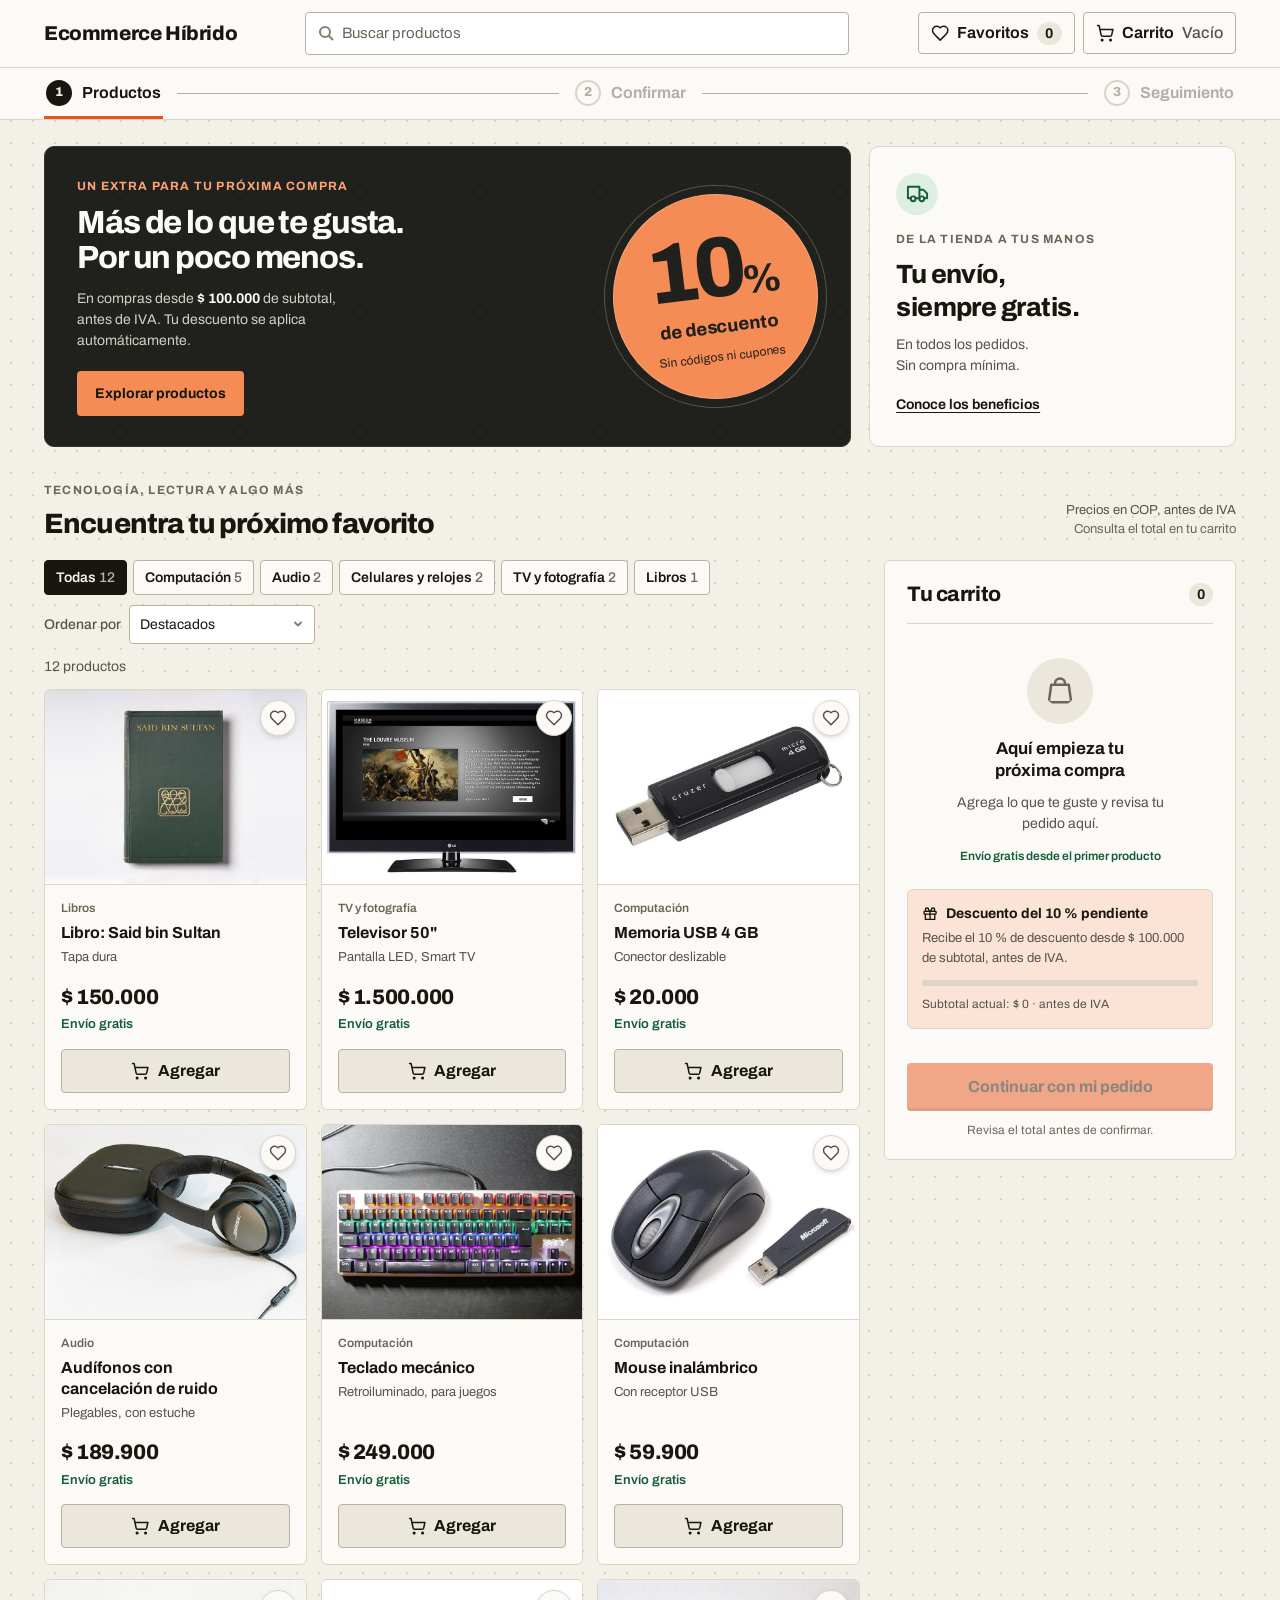
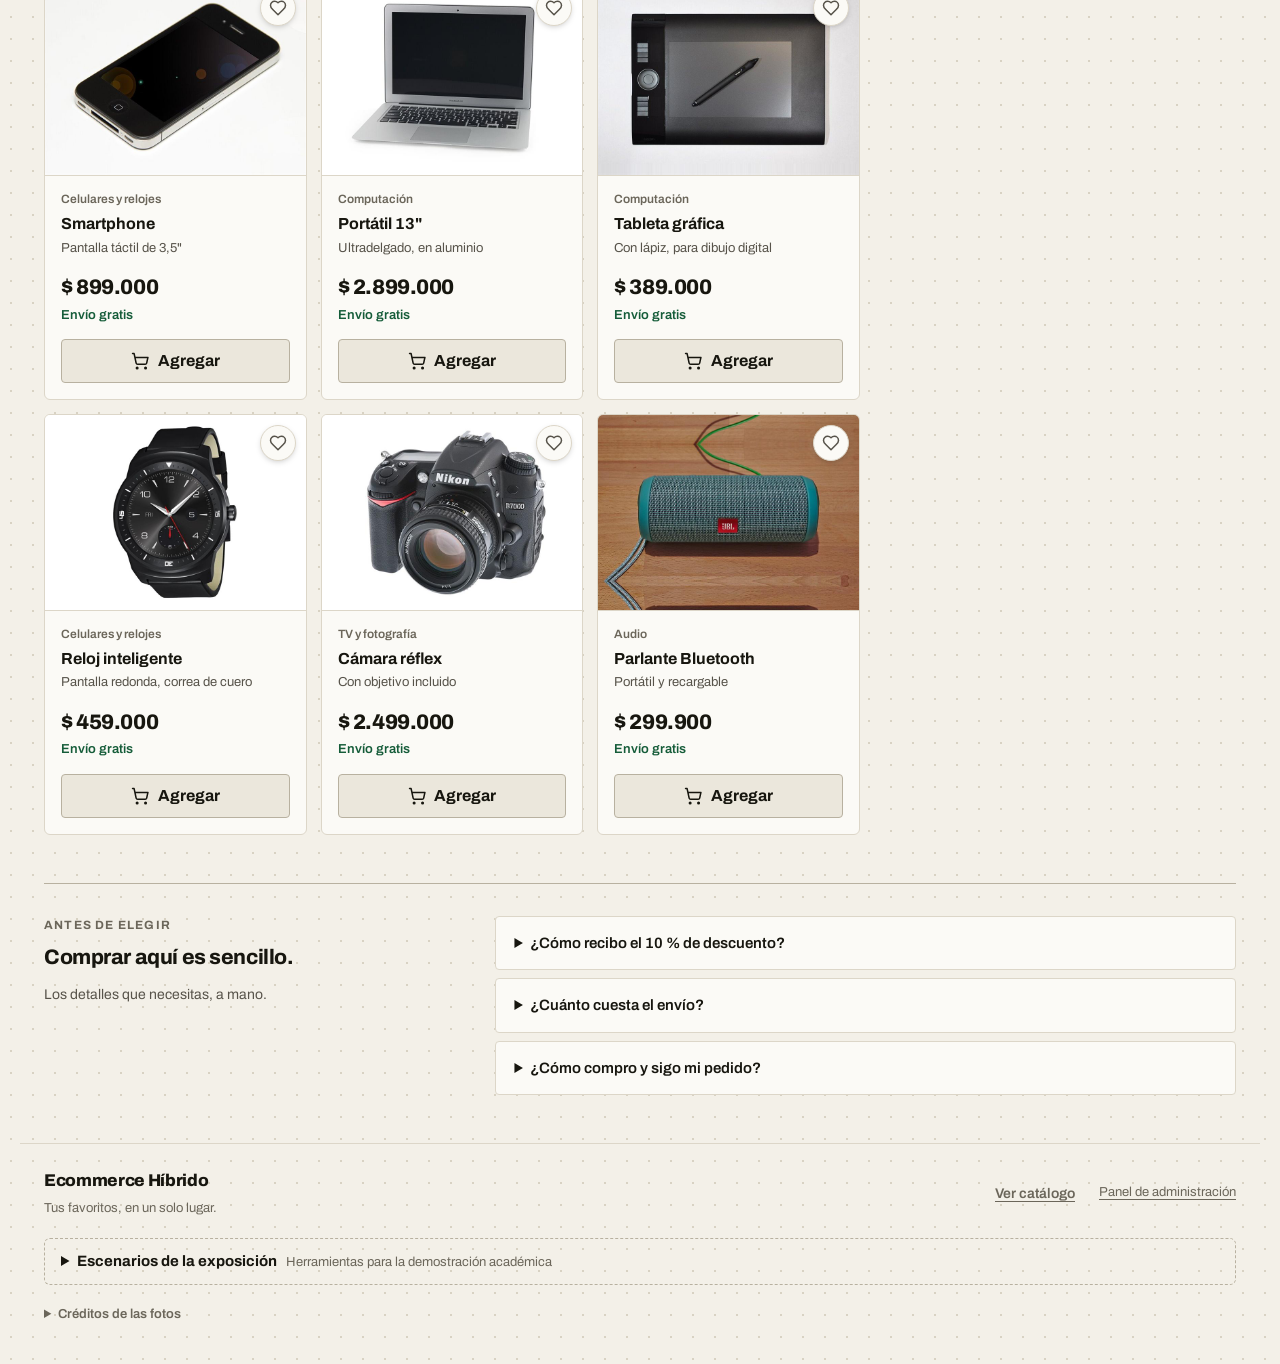
==== commit 139ed029: "fix(descuentos): aplica el diez por ciento desde cien mil Incluye el subtotal exacto de 100.000 en l" ====
--- a/frontend/index.html
+++ b/frontend/index.html
@@ -49,7 +49,7 @@
         <div class="promocion-texto">
           <p class="antetitulo">Un extra para tu próxima compra</p>
           <h2 id="titulo-promocion">Más de lo que te gusta.<br>Por un poco menos.</h2>
-          <p>En compras con un subtotal superior a <strong>$ 100.000</strong>. Tu descuento se aplica automáticamente.</p>
+          <p>En compras desde <strong>$ 100.000</strong> de subtotal, antes de IVA. Tu descuento se aplica automáticamente.</p>
           <button type="button" id="explorar-productos" class="boton-primario">Explorar productos</button>
         </div>
         <div class="sello-descuento"><strong>10<span>%</span></strong><span>de descuento</span><small>Sin códigos ni cupones</small></div>
@@ -106,7 +106,7 @@
     <section id="ayuda-tienda" class="ayuda-tienda" aria-labelledby="titulo-ayuda">
       <div><p class="antetitulo">Antes de elegir</p><h2 id="titulo-ayuda">Comprar aquí es sencillo.</h2><p>Los detalles que necesitas, a mano.</p></div>
       <div class="preguntas">
-        <details><summary>¿Cómo recibo el 10 % de descuento?</summary><p>Agrega productos hasta superar $ 100.000 de subtotal, antes de IVA. El 10 % se descuenta automáticamente en el carrito, sin ingresar un cupón. Si tu subtotal es exactamente $ 100.000, todavía no aplica.</p></details>
+        <details><summary>¿Cómo recibo el 10 % de descuento?</summary><p>El descuento aplica desde $ 100.000 de subtotal, antes de IVA, incluyendo ese monto exacto. Se descuenta automáticamente en el carrito, sin ingresar un cupón: $ 100.000 en productos quedan en $ 90.000 antes de IVA.</p></details>
         <details><summary>¿Cuánto cuesta el envío?</summary><p>El envío es gratis en todos los pedidos y no exige una compra mínima. Verás el envío separado en el resumen de tu pedido.</p></details>
         <details><summary>¿Cómo compro y sigo mi pedido?</summary><p>Elige tus productos, revisa el carrito y continúa para ingresar tu nombre y confirmar. Después podrás consultar el estado del pago, la disponibilidad y la notificación en el paso Seguimiento.</p></details>
       </div>
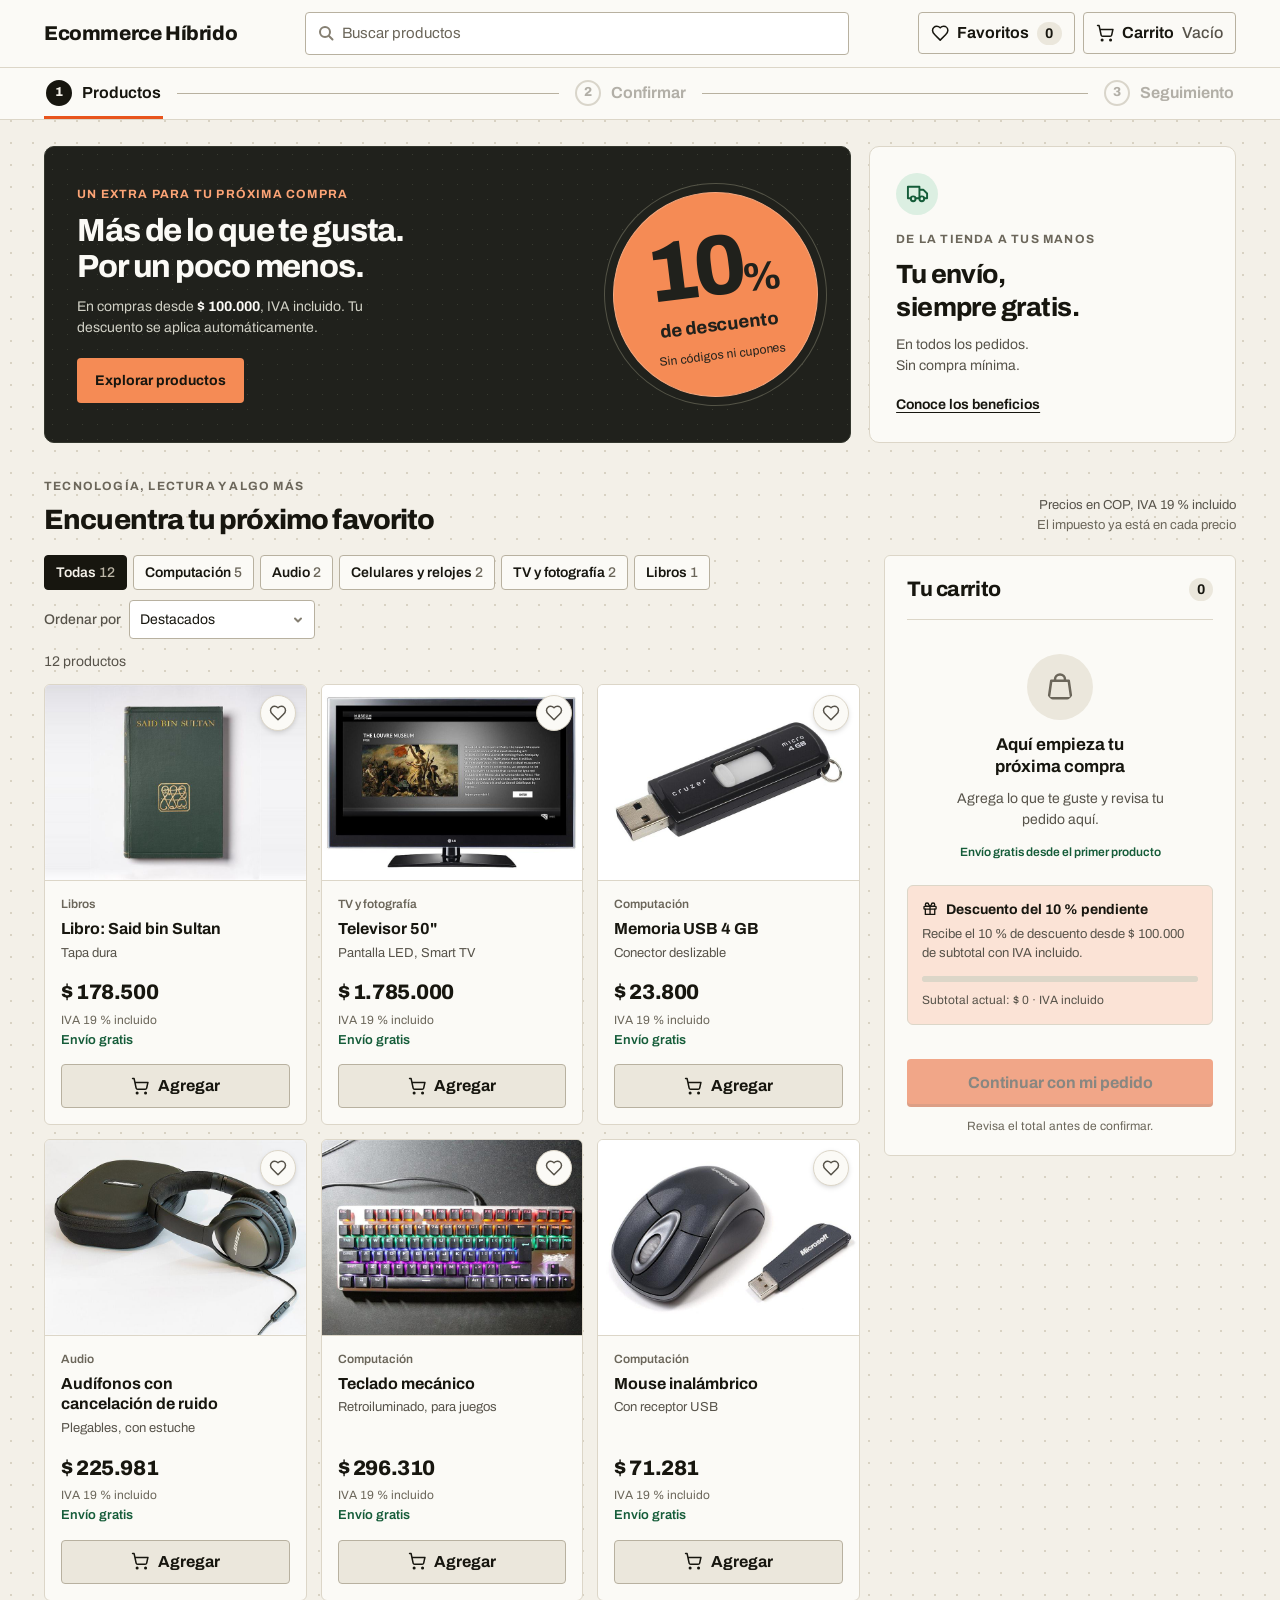
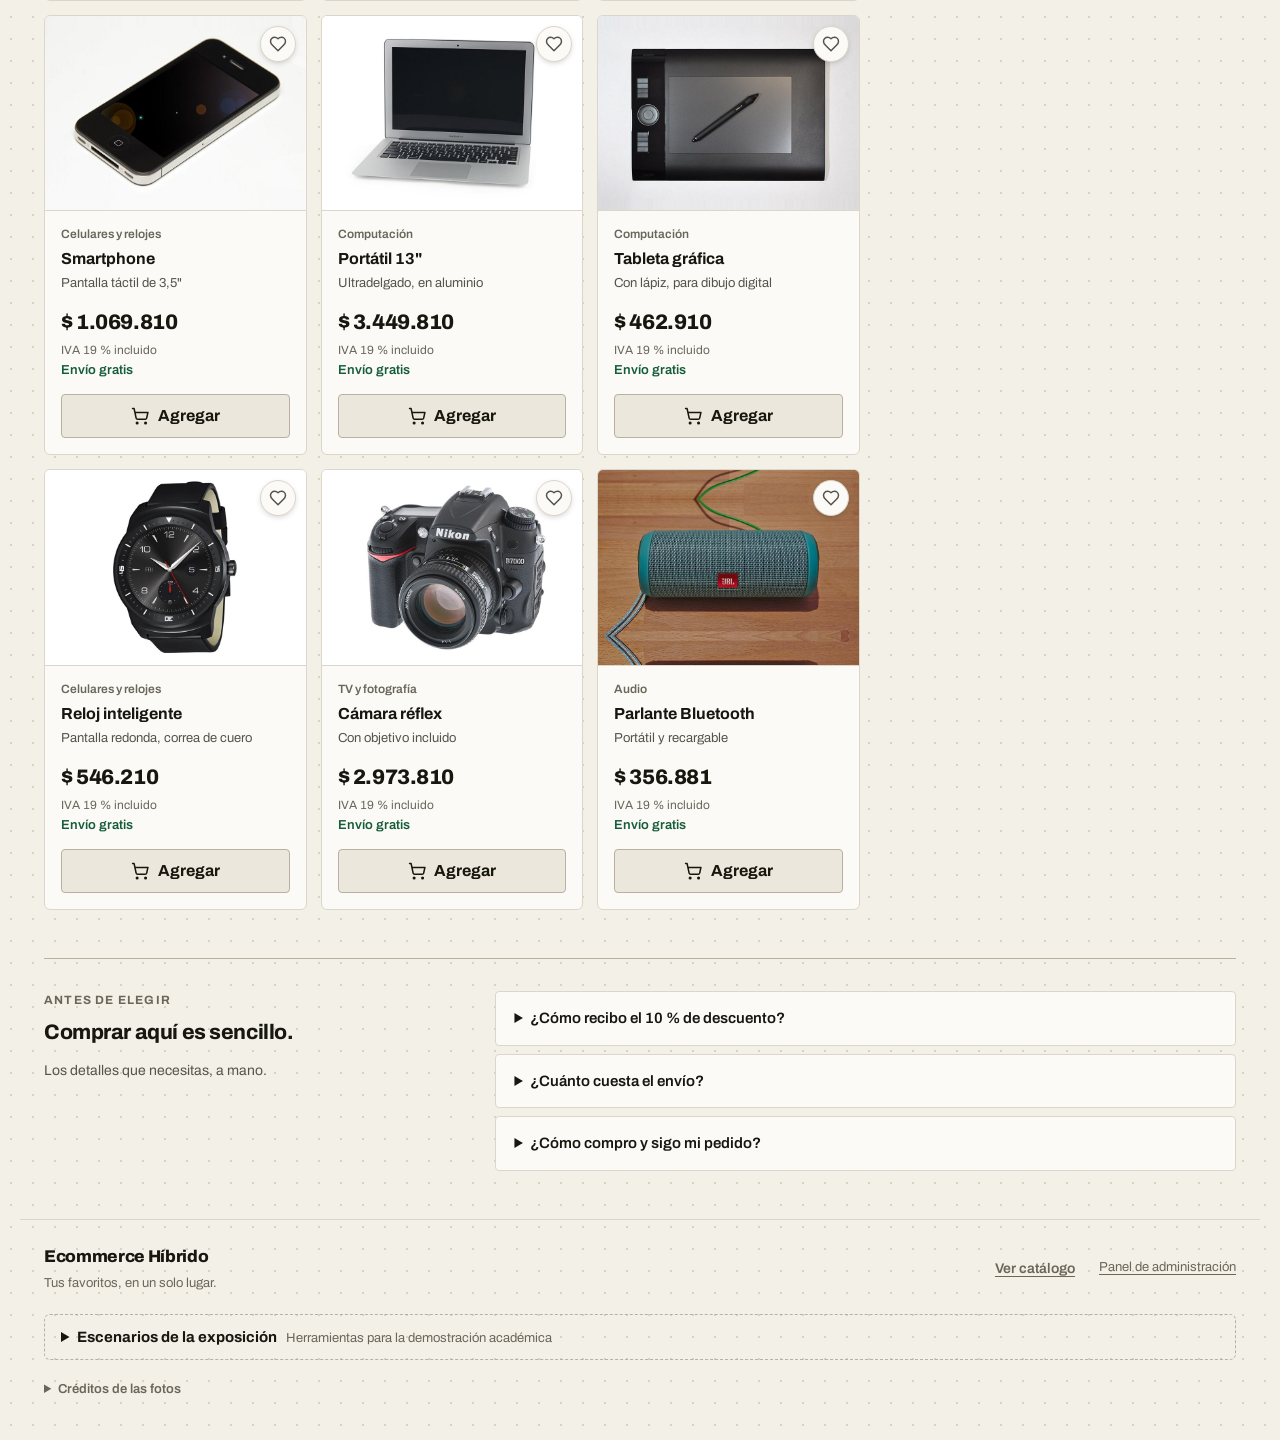
==== commit 4df6c649: "feat(precios): muestra el IVA incluido desde el catalogo Usa el IVA comun del 19 % en todos los prec" ====
--- a/frontend/index.html
+++ b/frontend/index.html
@@ -49,7 +49,7 @@
         <div class="promocion-texto">
           <p class="antetitulo">Un extra para tu próxima compra</p>
           <h2 id="titulo-promocion">Más de lo que te gusta.<br>Por un poco menos.</h2>
-          <p>En compras desde <strong>$ 100.000</strong> de subtotal, antes de IVA. Tu descuento se aplica automáticamente.</p>
+          <p>En compras desde <strong>$ 100.000</strong>, IVA incluido. Tu descuento se aplica automáticamente.</p>
           <button type="button" id="explorar-productos" class="boton-primario">Explorar productos</button>
         </div>
         <div class="sello-descuento"><strong>10<span>%</span></strong><span>de descuento</span><small>Sin códigos ni cupones</small></div>
@@ -67,7 +67,7 @@
         <p class="antetitulo">Tecnología, lectura y algo más</p>
         <h1 id="titulo-productos" tabindex="-1">Encuentra tu próximo favorito</h1>
       </div>
-      <p class="nota-catalogo">Precios en COP, antes de IVA <span>Consulta el total en tu carrito</span></p>
+      <p class="nota-catalogo">Precios en COP, IVA 19 % incluido <span>El impuesto ya está en cada precio</span></p>
     </div>
     <div class="paso-productos">
       <div class="columna-catalogo">
@@ -106,7 +106,7 @@
     <section id="ayuda-tienda" class="ayuda-tienda" aria-labelledby="titulo-ayuda">
       <div><p class="antetitulo">Antes de elegir</p><h2 id="titulo-ayuda">Comprar aquí es sencillo.</h2><p>Los detalles que necesitas, a mano.</p></div>
       <div class="preguntas">
-        <details><summary>¿Cómo recibo el 10 % de descuento?</summary><p>El descuento aplica desde $ 100.000 de subtotal, antes de IVA, incluyendo ese monto exacto. Se descuenta automáticamente en el carrito, sin ingresar un cupón: $ 100.000 en productos quedan en $ 90.000 antes de IVA.</p></details>
+        <details><summary>¿Cómo recibo el 10 % de descuento?</summary><p>El descuento aplica desde $ 100.000 en productos con IVA incluido, incluyendo ese monto exacto. Se descuenta automáticamente en el carrito, sin ingresar un cupón: $ 100.000 quedan en $ 90.000 finales. Todos los precios incluyen el IVA del 19 % y el envío es gratis.</p></details>
         <details><summary>¿Cuánto cuesta el envío?</summary><p>El envío es gratis en todos los pedidos y no exige una compra mínima. Verás el envío separado en el resumen de tu pedido.</p></details>
         <details><summary>¿Cómo compro y sigo mi pedido?</summary><p>Elige tus productos, revisa el carrito y continúa para ingresar tu nombre y confirmar. Después podrás consultar el estado del pago, la disponibilidad y la notificación en el paso Seguimiento.</p></details>
       </div>
--- a/frontend/css/tienda.css
+++ b/frontend/css/tienda.css
@@ -152,6 +152,7 @@
 .categoria-producto { margin: 0 0 6px; font-size: .75rem; font-weight: 600; color: var(--tinta-3); }
 .producto .precio { margin: auto 0 0; padding-top: 14px; font-size: 1.3125rem; font-weight: 800; letter-spacing: -.02em; }
 .envio-producto { margin: 2px 0 14px; color: var(--ok-texto); font-size: .8125rem; font-weight: 600; }
+.iva-producto { margin: 2px 0 0; color: var(--tinta-3); font-size: .75rem; }
 .compra { min-height: 2.5rem; display: flex; align-items: center; }
 .boton-agregar {
   display: inline-flex; align-items: center; justify-content: center; gap: 8px; width: 100%; padding: 9px 12px;
@@ -204,6 +205,7 @@
 .totales dd { margin: 0; padding-left: 16px; text-align: right; font-weight: 500; }
 .totales dd.descuento, .totales dd.envio { color: var(--ok-texto); }
 .totales dd.envio { font-weight: 650; }
+.totales .impuesto-incluido { padding-top: 6px; font-size: .8125rem; color: var(--tinta-2); }
 .totales .total { margin-top: 6px; padding-top: 8px; border-top: 1px solid var(--linea); color: var(--tinta); }
 .totales dt.total { font-size: 1rem; font-weight: 700; align-self: baseline; }
 .totales dd.total { font-size: 1.375rem; line-height: 1.1; font-weight: 800; letter-spacing: -.02em; }
